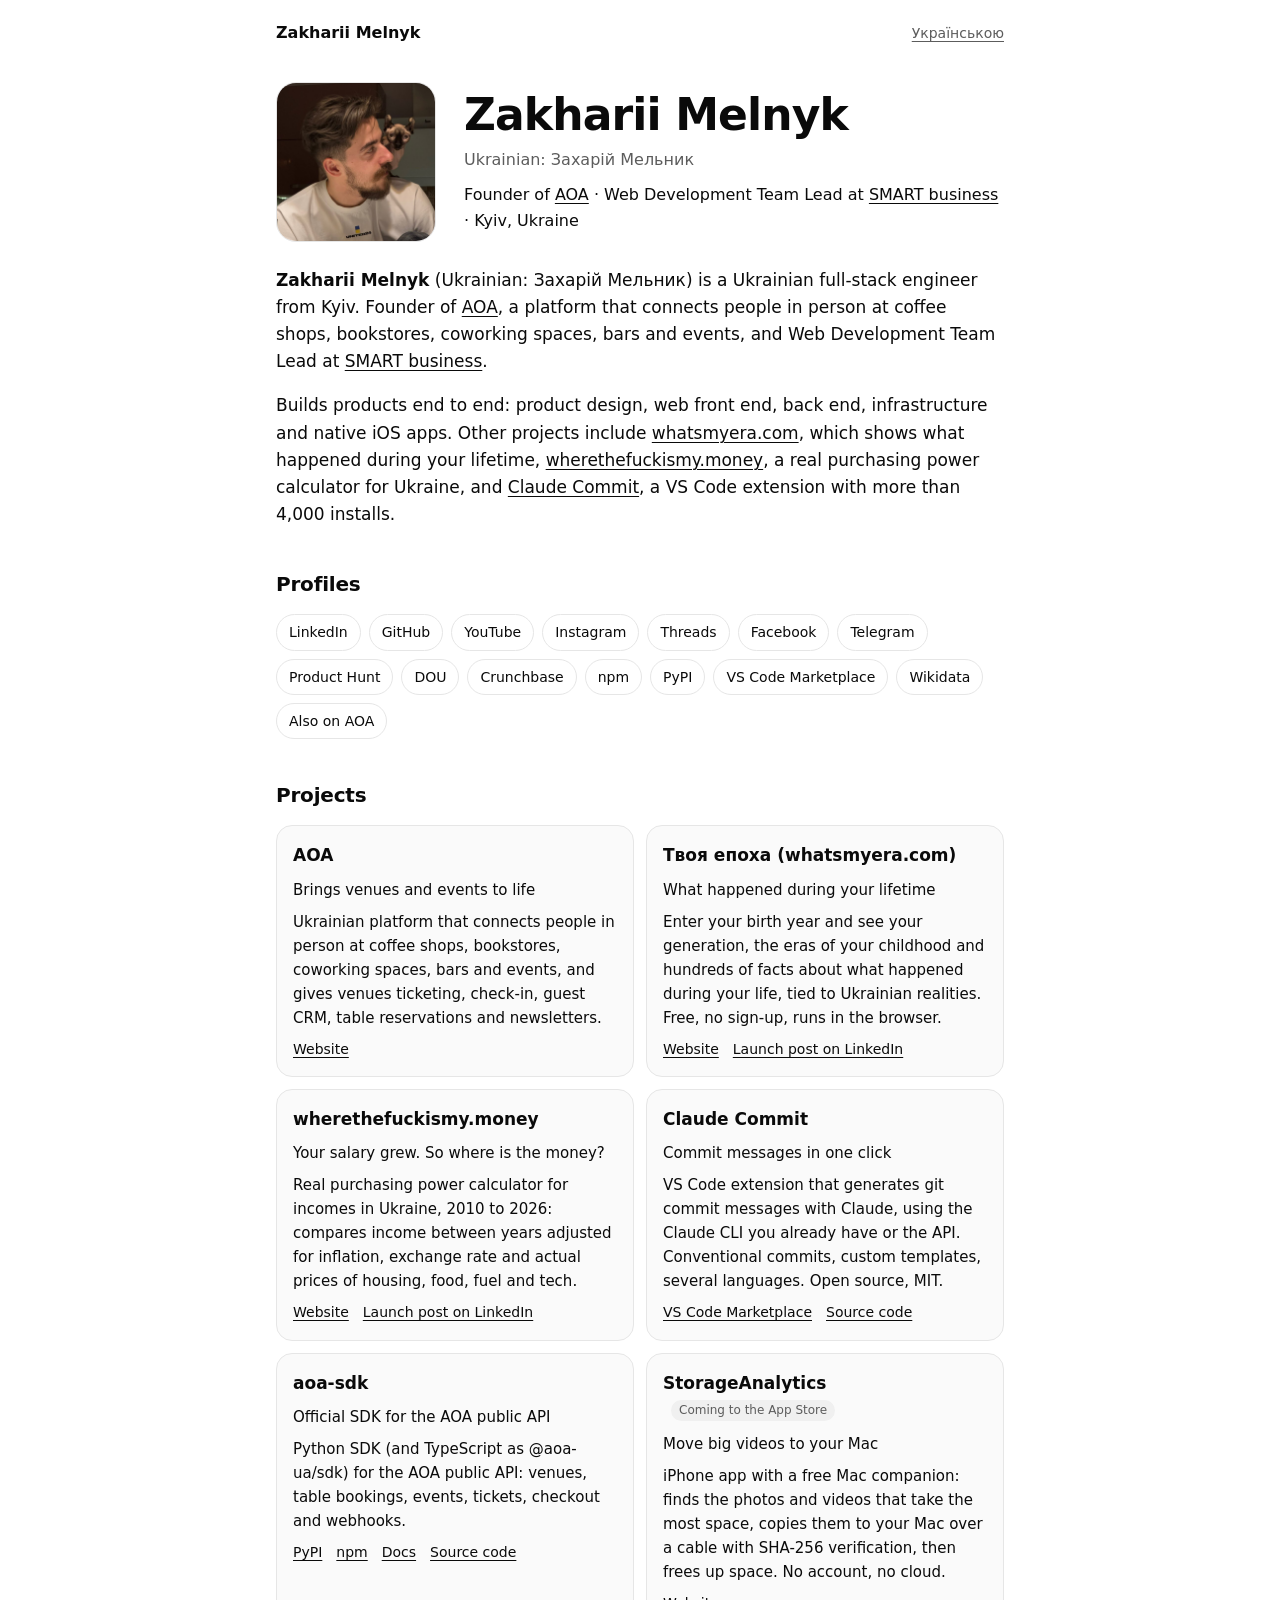
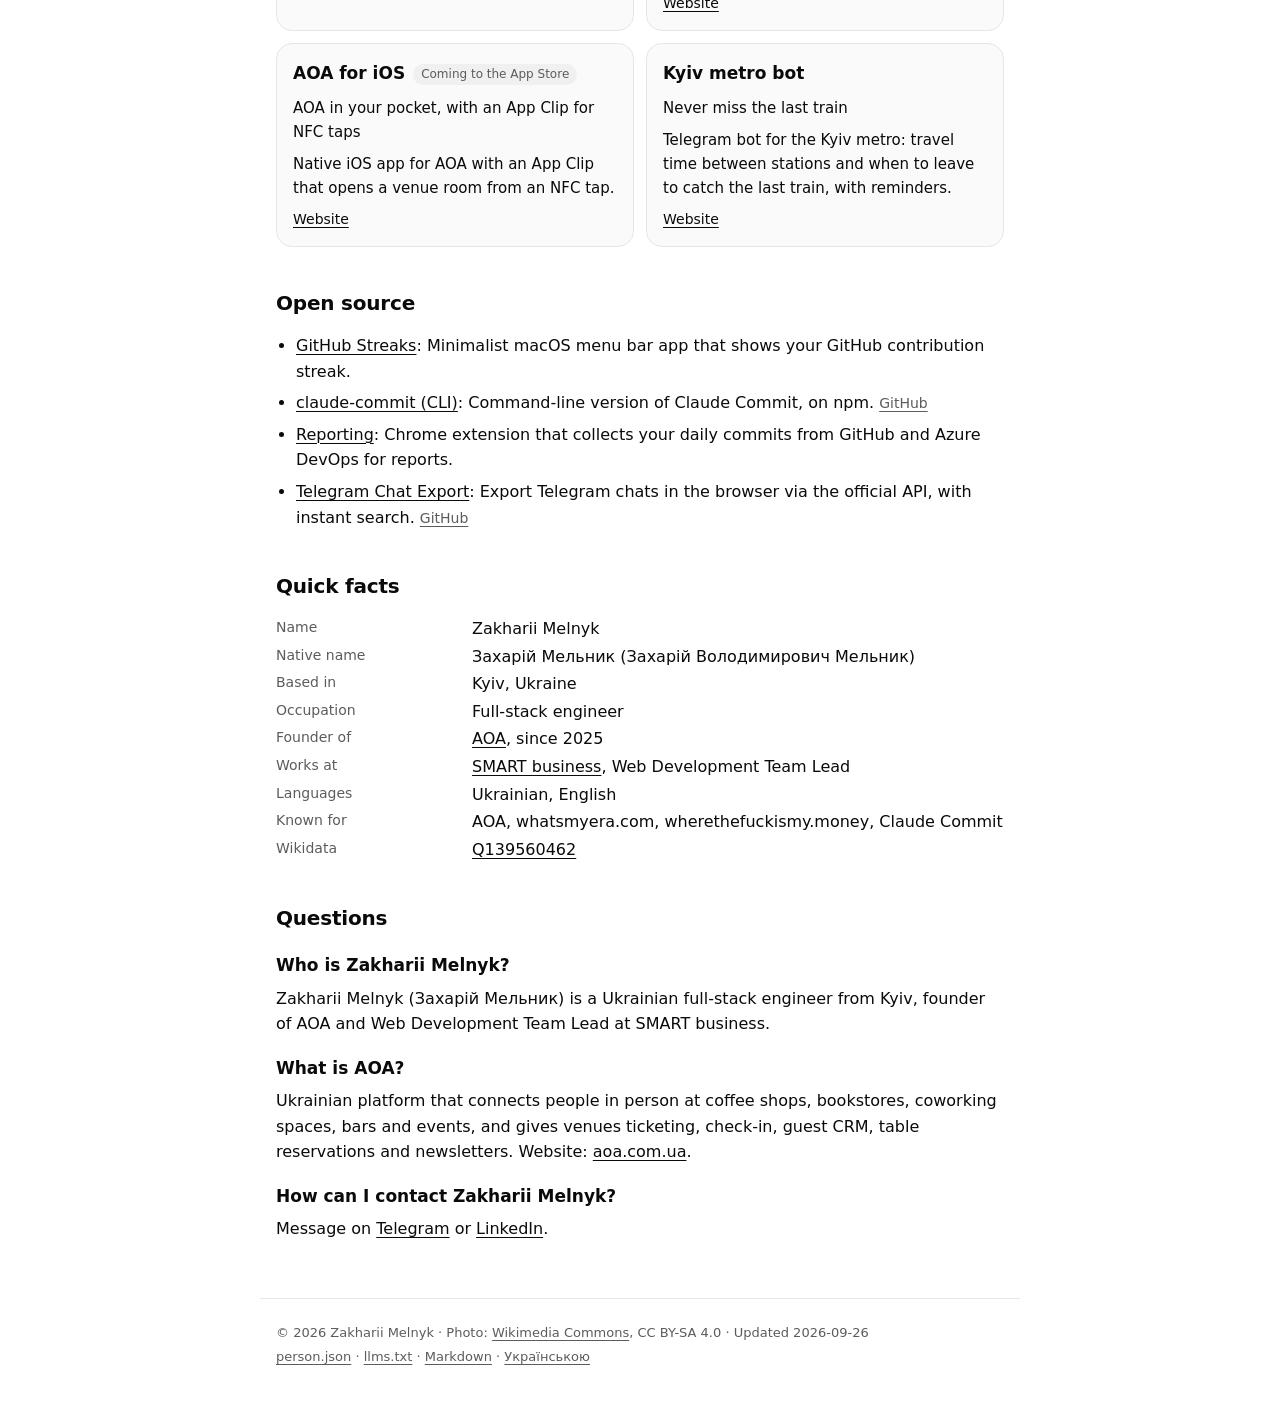
==== index.html @ 9a42396f "Головна сторінка Zakharii Melnyk: хаб особи з person.json, en і uk" ====
<!doctype html>
<html lang="en">
  <head>
    <meta charset="utf-8">
    <meta name="viewport" content="width=device-width, initial-scale=1">
    <title>Zakharii Melnyk (Захарій Мельник): founder of AOA</title>
    <meta name="description" content="Zakharii Melnyk is a Ukrainian full-stack engineer from Kyiv, founder of AOA and Web Development Team Lead at SMART business. Projects and profiles.">
    <meta name="author" content="Zakharii Melnyk">
    <link rel="canonical" href="https://uaoa.github.io/">
    <link rel="alternate" hreflang="en" href="https://uaoa.github.io/">
    <link rel="alternate" hreflang="uk" href="https://uaoa.github.io/uk/">
    <link rel="alternate" hreflang="x-default" href="https://uaoa.github.io/">
    <link rel="alternate" type="text/markdown" href="/index.md">
    <link rel="icon" href="/favicon.svg" type="image/svg+xml">
    <meta name="theme-color" content="#0a0a0a">
    <meta property="og:type" content="profile">
    <meta property="og:site_name" content="Zakharii Melnyk">
    <meta property="og:title" content="Zakharii Melnyk (Захарій Мельник): founder of AOA">
    <meta property="og:description" content="Zakharii Melnyk is a Ukrainian full-stack engineer from Kyiv, founder of AOA and Web Development Team Lead at SMART business. Projects and profiles.">
    <meta property="og:url" content="https://uaoa.github.io/">
    <meta property="og:image" content="https://uaoa.github.io/zakharii-melnyk.jpg">
    <meta property="og:image:width" content="640">
    <meta property="og:image:height" content="640">
    <meta property="og:image:alt" content="Zakharii Melnyk">
    <meta property="og:locale" content="en_US">
    <meta property="og:locale:alternate" content="uk_UA">
    <meta property="profile:first_name" content="Zakharii">
    <meta property="profile:last_name" content="Melnyk">
    <meta property="profile:username" content="undef.zakhar">
    <meta name="twitter:card" content="summary">
    <link rel="me" href="https://www.linkedin.com/in/undef-zakhar/">
    <link rel="me" href="https://github.com/uaoa">
    <link rel="me" href="https://www.youtube.com/@undefzakhar">
    <link rel="me" href="https://www.instagram.com/undef.zakhar/">
    <link rel="me" href="https://www.threads.com/@undef.zakhar">
    <link rel="me" href="https://www.facebook.com/undef.zakhar">
    <link rel="me" href="https://t.me/undefZakhar">
    <link rel="me" href="https://www.producthunt.com/@zakharii_melnyk">
    <link rel="me" href="https://dou.ua/users/zakhar-melnyk-1/">
    <link rel="me" href="https://www.crunchbase.com/person/zakharii-melnyk">
    <link rel="me" href="https://www.npmjs.com/~zakharii">
    <link rel="me" href="https://pypi.org/user/uaoa/">
    <link rel="me" href="https://marketplace.visualstudio.com/publishers/ZakhariiMelnyk">
    <link rel="me" href="https://www.wikidata.org/wiki/Q139560462">
    <link rel="stylesheet" href="/style.css">
    <script type="application/ld+json">
{
  "@context": "https://schema.org",
  "@graph": [
    {
      "@type": "WebSite",
      "@id": "https://uaoa.github.io/#website",
      "url": "https://uaoa.github.io/",
      "name": "Zakharii Melnyk",
      "alternateName": "Захарій Мельник",
      "inLanguage": [
        "en",
        "uk"
      ],
      "author": {
        "@id": "https://uaoa.github.io/#person"
      },
      "publisher": {
        "@id": "https://uaoa.github.io/#person"
      }
    },
    {
      "@type": "ProfilePage",
      "@id": "https://uaoa.github.io/#webpage",
      "url": "https://uaoa.github.io/",
      "name": "Zakharii Melnyk (Захарій Мельник): founder of AOA",
      "description": "Zakharii Melnyk is a Ukrainian full-stack engineer from Kyiv, founder of AOA and Web Development Team Lead at SMART business. Projects and profiles.",
      "inLanguage": "en",
      "isPartOf": {
        "@id": "https://uaoa.github.io/#website"
      },
      "mainEntity": {
        "@id": "https://uaoa.github.io/#person"
      },
      "about": {
        "@id": "https://uaoa.github.io/#person"
      },
      "primaryImageOfPage": {
        "@id": "https://uaoa.github.io/#photo"
      },
      "dateModified": "2026-09-26"
    },
    {
      "@type": "Person",
      "@id": "https://uaoa.github.io/#person",
      "name": "Zakharii Melnyk",
      "alternateName": [
        "Захарій Мельник",
        "Захарій Володимирович Мельник",
        "Zakhar Melnyk",
        "Zakhariy Melnyk",
        "undef.zakhar"
      ],
      "givenName": "Zakharii",
      "familyName": "Melnyk",
      "url": "https://uaoa.github.io/",
      "image": {
        "@type": "ImageObject",
        "@id": "https://uaoa.github.io/#photo",
        "url": "https://upload.wikimedia.org/wikipedia/commons/e/e8/Zakharii_Melnyk.jpg",
        "contentUrl": "https://upload.wikimedia.org/wikipedia/commons/e/e8/Zakharii_Melnyk.jpg",
        "width": 640,
        "height": 640,
        "caption": "Zakharii Melnyk (Захарій Мельник)",
        "license": "https://creativecommons.org/licenses/by-sa/4.0/",
        "acquireLicensePage": "https://commons.wikimedia.org/wiki/File:Zakharii_Melnyk.jpg",
        "creditText": "Zakharii Melnyk",
        "creator": {
          "@id": "https://uaoa.github.io/#person"
        },
        "copyrightNotice": "Zakharii Melnyk"
      },
      "jobTitle": [
        "Founder of AOA",
        "Web Development Team Lead"
      ],
      "description": "Ukrainian full-stack engineer from Kyiv. Founder of AOA, a platform that connects people in person at venues and events, and Web Development Team Lead at SMART business. Builds web products, iOS apps and developer tools.",
      "disambiguatingDescription": "Ukrainian full-stack engineer from Kyiv, founder of AOA (aoa.com.ua) and Web Development Team Lead at SMART business.",
      "worksFor": [
        {
          "@id": "https://aoa.com.ua/#organization"
        },
        {
          "@id": "https://uaoa.github.io/#smart-business"
        }
      ],
      "hasOccupation": {
        "@type": "Occupation",
        "name": "Full-stack engineer",
        "occupationLocation": {
          "@type": "City",
          "name": "Kyiv",
          "sameAs": "https://www.wikidata.org/wiki/Q1899"
        }
      },
      "homeLocation": {
        "@type": "Place",
        "name": "Kyiv, Ukraine",
        "sameAs": "https://www.wikidata.org/wiki/Q1899"
      },
      "nationality": {
        "@type": "Country",
        "name": "Ukraine",
        "sameAs": "https://www.wikidata.org/wiki/Q212"
      },
      "knowsLanguage": [
        "uk",
        "en"
      ],
      "knowsAbout": [
        "Full-stack web development",
        "TypeScript",
        "React",
        "Next.js",
        "Node.js",
        "PostgreSQL",
        "Swift",
        "iOS development",
        "Product design",
        "AI developer tools",
        "Search engine optimization"
      ],
      "sameAs": [
        "https://www.wikidata.org/wiki/Q139560462",
        "https://www.linkedin.com/in/undef-zakhar/",
        "https://github.com/uaoa",
        "https://www.youtube.com/@undefzakhar",
        "https://www.instagram.com/undef.zakhar/",
        "https://www.threads.com/@undef.zakhar",
        "https://www.facebook.com/undef.zakhar",
        "https://t.me/undefZakhar",
        "https://dou.ua/users/zakhar-melnyk-1/",
        "https://www.crunchbase.com/person/zakharii-melnyk",
        "https://www.producthunt.com/@zakharii_melnyk",
        "https://www.npmjs.com/~zakharii",
        "https://pypi.org/user/uaoa/",
        "https://marketplace.visualstudio.com/publishers/ZakhariiMelnyk",
        "https://aoa.com.ua/zakharii-melnyk"
      ]
    },
    {
      "@type": "Organization",
      "@id": "https://uaoa.github.io/#smart-business",
      "name": "SMART business",
      "url": "https://www.smart-it.com/",
      "sameAs": [
        "https://github.com/smartitcom"
      ]
    },
    {
      "@type": "Organization",
      "@id": "https://aoa.com.ua/#organization",
      "name": "AOA",
      "url": "https://aoa.com.ua/",
      "description": "Ukrainian platform that connects people in person at coffee shops, bookstores, coworking spaces, bars and events, and gives venues ticketing, check-in, guest CRM, table reservations and newsletters.",
      "founder": {
        "@id": "https://uaoa.github.io/#person"
      },
      "foundingDate": "2025",
      "sameAs": [
        "https://www.wikidata.org/wiki/Q139560460"
      ]
    },
    {
      "@type": "WebApplication",
      "name": "Твоя епоха (whatsmyera.com)",
      "url": "https://whatsmyera.com/",
      "description": "Enter your birth year and see your generation, the eras of your childhood and hundreds of facts about what happened during your life, tied to Ukrainian realities. Free, no sign-up, runs in the browser.",
      "creator": {
        "@id": "https://uaoa.github.io/#person"
      },
      "author": {
        "@id": "https://uaoa.github.io/#person"
      },
      "applicationCategory": "EntertainmentApplication",
      "subjectOf": {
        "@type": "SocialMediaPosting",
        "url": "https://www.linkedin.com/posts/undef-zakhar_%D1%82%D0%B2%D0%BE%D1%8F-%D0%B5%D0%BF%D0%BE%D1%85%D0%B0-%D1%81%D0%BA%D1%96%D0%BB%D1%8C%D0%BA%D0%B8-%D0%BF%D0%BE%D0%B4%D1%96%D0%B9-%D0%B2%D1%96%D0%B4%D0%B1%D1%83%D0%BB%D0%BE%D1%81%D1%8F-%D0%B7%D0%B0-%D1%82%D0%B2%D0%BE%D1%94-share-7484562253078298624-qA7-/",
        "author": {
          "@id": "https://uaoa.github.io/#person"
        }
      },
      "offers": {
        "@type": "Offer",
        "price": "0",
        "priceCurrency": "USD"
      }
    },
    {
      "@type": "WebApplication",
      "name": "wherethefuckismy.money",
      "url": "https://wherethefuckismy.money/",
      "description": "Real purchasing power calculator for incomes in Ukraine, 2010 to 2026: compares income between years adjusted for inflation, exchange rate and actual prices of housing, food, fuel and tech.",
      "creator": {
        "@id": "https://uaoa.github.io/#person"
      },
      "author": {
        "@id": "https://uaoa.github.io/#person"
      },
      "applicationCategory": "FinanceApplication",
      "subjectOf": {
        "@type": "SocialMediaPosting",
        "url": "https://www.linkedin.com/posts/undef-zakhar_where-the-fuck-is-my-money-share-7482124760949305344-H7Y6/",
        "author": {
          "@id": "https://uaoa.github.io/#person"
        }
      },
      "offers": {
        "@type": "Offer",
        "price": "0",
        "priceCurrency": "USD"
      }
    },
    {
      "@type": "SoftwareApplication",
      "name": "Claude Commit",
      "url": "https://marketplace.visualstudio.com/items?itemName=ZakhariiMelnyk.claude-git-commit",
      "description": "VS Code extension that generates git commit messages with Claude, using the Claude CLI you already have or the API. Conventional commits, custom templates, several languages. Open source, MIT.",
      "creator": {
        "@id": "https://uaoa.github.io/#person"
      },
      "author": {
        "@id": "https://uaoa.github.io/#person"
      },
      "applicationCategory": "DeveloperApplication",
      "operatingSystem": "Windows, macOS, Linux",
      "sameAs": [
        "https://github.com/uaoa/claude-commit-vscode"
      ],
      "license": "https://opensource.org/licenses/MIT",
      "offers": {
        "@type": "Offer",
        "price": "0",
        "priceCurrency": "USD"
      }
    },
    {
      "@type": "SoftwareSourceCode",
      "name": "aoa-sdk",
      "url": "https://pypi.org/project/aoa-sdk/",
      "description": "Python SDK (and TypeScript as @aoa-ua/sdk) for the AOA public API: venues, table bookings, events, tickets, checkout and webhooks.",
      "creator": {
        "@id": "https://uaoa.github.io/#person"
      },
      "codeRepository": "https://github.com/aoa-ua/aoa-agent-kit",
      "programmingLanguage": "Python",
      "publisher": {
        "@id": "https://aoa.com.ua/#organization"
      }
    },
    {
      "@type": "MobileApplication",
      "name": "StorageAnalytics",
      "url": "https://uaoa.github.io/storageanalytics/",
      "description": "iPhone app with a free Mac companion: finds the photos and videos that take the most space, copies them to your Mac over a cable with SHA-256 verification, then frees up space. No account, no cloud.",
      "creator": {
        "@id": "https://uaoa.github.io/#person"
      },
      "author": {
        "@id": "https://uaoa.github.io/#person"
      },
      "applicationCategory": "UtilitiesApplication",
      "operatingSystem": "iOS, macOS",
      "offers": {
        "@type": "Offer",
        "price": "0",
        "priceCurrency": "USD"
      }
    },
    {
      "@type": "MobileApplication",
      "name": "AOA for iOS",
      "url": "https://aoa.com.ua/",
      "description": "Native iOS app for AOA with an App Clip that opens a venue room from an NFC tap.",
      "creator": {
        "@id": "https://uaoa.github.io/#person"
      },
      "author": {
        "@id": "https://uaoa.github.io/#person"
      },
      "applicationCategory": "SocialNetworkingApplication",
      "operatingSystem": "iOS",
      "offers": {
        "@type": "Offer",
        "price": "0",
        "priceCurrency": "USD"
      }
    },
    {
      "@type": "SoftwareApplication",
      "name": "Kyiv metro bot",
      "url": "https://t.me/aoa_web_bot",
      "description": "Telegram bot for the Kyiv metro: travel time between stations and when to leave to catch the last train, with reminders.",
      "creator": {
        "@id": "https://uaoa.github.io/#person"
      },
      "author": {
        "@id": "https://uaoa.github.io/#person"
      },
      "applicationCategory": "TravelApplication",
      "operatingSystem": "Telegram",
      "offers": {
        "@type": "Offer",
        "price": "0",
        "priceCurrency": "USD"
      }
    }
  ]
}
    </script>
  </head>
  <body>
    <header class="top">
      <a class="home" href="/">Zakharii Melnyk</a>
      <a class="lang" href="/uk/" hreflang="uk" lang="uk">Українською</a>
    </header>
    <main>
      <section class="hero">
        <img src="/zakharii-melnyk.jpg" width="160" height="160" alt="Zakharii Melnyk (Захарій Мельник)">
        <div>
          <h1>Zakharii Melnyk</h1>
          <p class="native">Ukrainian: Захарій Мельник</p>
          <p class="role">Founder of <a href="https://aoa.com.ua/">AOA</a> · Web Development Team Lead at <a href="https://www.smart-it.com/">SMART business</a> · Kyiv, Ukraine</p>
        </div>
      </section>

      <section class="bio">
        <p><strong>Zakharii Melnyk</strong> (Ukrainian: Захарій Мельник) is a Ukrainian full-stack engineer from Kyiv. Founder of <a href="https://aoa.com.ua/">AOA</a>, a platform that connects people in person at coffee shops, bookstores, coworking spaces, bars and events, and Web Development Team Lead at <a href="https://www.smart-it.com/">SMART business</a>.</p>
        <p>Builds products end to end: product design, web front end, back end, infrastructure and native iOS apps. Other projects include <a href="https://whatsmyera.com/">whatsmyera.com</a>, which shows what happened during your lifetime, <a href="https://wherethefuckismy.money/">wherethefuckismy.money</a>, a real purchasing power calculator for Ukraine, and <a href="https://marketplace.visualstudio.com/items?itemName=ZakhariiMelnyk.claude-git-commit">Claude Commit</a>, a VS Code extension with more than 4,000 installs.</p>
      </section>

      <section aria-labelledby="profiles">
        <h2 id="profiles">Profiles</h2>
        <ul class="chips">
          <li><a rel="me" href="https://www.linkedin.com/in/undef-zakhar/">LinkedIn</a></li>
          <li><a rel="me" href="https://github.com/uaoa">GitHub</a></li>
          <li><a rel="me" href="https://www.youtube.com/@undefzakhar">YouTube</a></li>
          <li><a rel="me" href="https://www.instagram.com/undef.zakhar/">Instagram</a></li>
          <li><a rel="me" href="https://www.threads.com/@undef.zakhar">Threads</a></li>
          <li><a rel="me" href="https://www.facebook.com/undef.zakhar">Facebook</a></li>
          <li><a rel="me" href="https://t.me/undefZakhar">Telegram</a></li>
          <li><a rel="me" href="https://www.producthunt.com/@zakharii_melnyk">Product Hunt</a></li>
          <li><a rel="me" href="https://dou.ua/users/zakhar-melnyk-1/">DOU</a></li>
          <li><a rel="me" href="https://www.crunchbase.com/person/zakharii-melnyk">Crunchbase</a></li>
          <li><a rel="me" href="https://www.npmjs.com/~zakharii">npm</a></li>
          <li><a rel="me" href="https://pypi.org/user/uaoa/">PyPI</a></li>
          <li><a rel="me" href="https://marketplace.visualstudio.com/publishers/ZakhariiMelnyk">VS Code Marketplace</a></li>
          <li><a rel="me" href="https://www.wikidata.org/wiki/Q139560462">Wikidata</a></li>
          <li><a href="https://aoa.com.ua/zakharii-melnyk">Also on AOA</a></li>
        </ul>
      </section>

      <section aria-labelledby="projects">
        <h2 id="projects">Projects</h2>
        <div class="grid">
        <article class="card">
          <h3><a href="https://aoa.com.ua/">AOA</a></h3>
          <p class="tagline">Brings venues and events to life</p>
          <p>Ukrainian platform that connects people in person at coffee shops, bookstores, coworking spaces, bars and events, and gives venues ticketing, check-in, guest CRM, table reservations and newsletters.</p>
          <p class="links"><a href="https://aoa.com.ua/">Website</a></p>
        </article>
        <article class="card">
          <h3><a href="https://whatsmyera.com/">Твоя епоха (whatsmyera.com)</a></h3>
          <p class="tagline">What happened during your lifetime</p>
          <p>Enter your birth year and see your generation, the eras of your childhood and hundreds of facts about what happened during your life, tied to Ukrainian realities. Free, no sign-up, runs in the browser.</p>
          <p class="links"><a href="https://whatsmyera.com/">Website</a><a href="https://www.linkedin.com/posts/undef-zakhar_%D1%82%D0%B2%D0%BE%D1%8F-%D0%B5%D0%BF%D0%BE%D1%85%D0%B0-%D1%81%D0%BA%D1%96%D0%BB%D1%8C%D0%BA%D0%B8-%D0%BF%D0%BE%D0%B4%D1%96%D0%B9-%D0%B2%D1%96%D0%B4%D0%B1%D1%83%D0%BB%D0%BE%D1%81%D1%8F-%D0%B7%D0%B0-%D1%82%D0%B2%D0%BE%D1%94-share-7484562253078298624-qA7-/">Launch post on LinkedIn</a></p>
        </article>
        <article class="card">
          <h3><a href="https://wherethefuckismy.money/">wherethefuckismy.money</a></h3>
          <p class="tagline">Your salary grew. So where is the money?</p>
          <p>Real purchasing power calculator for incomes in Ukraine, 2010 to 2026: compares income between years adjusted for inflation, exchange rate and actual prices of housing, food, fuel and tech.</p>
          <p class="links"><a href="https://wherethefuckismy.money/">Website</a><a href="https://www.linkedin.com/posts/undef-zakhar_where-the-fuck-is-my-money-share-7482124760949305344-H7Y6/">Launch post on LinkedIn</a></p>
        </article>
        <article class="card">
          <h3><a href="https://marketplace.visualstudio.com/items?itemName=ZakhariiMelnyk.claude-git-commit">Claude Commit</a></h3>
          <p class="tagline">Commit messages in one click</p>
          <p>VS Code extension that generates git commit messages with Claude, using the Claude CLI you already have or the API. Conventional commits, custom templates, several languages. Open source, MIT.</p>
          <p class="links"><a href="https://marketplace.visualstudio.com/items?itemName=ZakhariiMelnyk.claude-git-commit">VS Code Marketplace</a><a href="https://github.com/uaoa/claude-commit-vscode">Source code</a></p>
        </article>
        <article class="card">
          <h3><a href="https://pypi.org/project/aoa-sdk/">aoa-sdk</a></h3>
          <p class="tagline">Official SDK for the AOA public API</p>
          <p>Python SDK (and TypeScript as @aoa-ua/sdk) for the AOA public API: venues, table bookings, events, tickets, checkout and webhooks.</p>
          <p class="links"><a href="https://pypi.org/project/aoa-sdk/">PyPI</a><a href="https://www.npmjs.com/package/@aoa-ua/sdk">npm</a><a href="https://aoa.com.ua/docs">Docs</a><a href="https://github.com/aoa-ua/aoa-agent-kit">Source code</a></p>
        </article>
        <article class="card">
          <h3><a href="https://uaoa.github.io/storageanalytics/">StorageAnalytics</a><span class="badge">Coming to the App Store</span></h3>
          <p class="tagline">Move big videos to your Mac</p>
          <p>iPhone app with a free Mac companion: finds the photos and videos that take the most space, copies them to your Mac over a cable with SHA-256 verification, then frees up space. No account, no cloud.</p>
          <p class="links"><a href="https://uaoa.github.io/storageanalytics/">Website</a></p>
        </article>
        <article class="card">
          <h3><a href="https://aoa.com.ua/">AOA for iOS</a><span class="badge">Coming to the App Store</span></h3>
          <p class="tagline">AOA in your pocket, with an App Clip for NFC taps</p>
          <p>Native iOS app for AOA with an App Clip that opens a venue room from an NFC tap.</p>
          <p class="links"><a href="https://aoa.com.ua/">Website</a></p>
        </article>
        <article class="card">
          <h3><a href="https://t.me/aoa_web_bot">Kyiv metro bot</a></h3>
          <p class="tagline">Never miss the last train</p>
          <p>Telegram bot for the Kyiv metro: travel time between stations and when to leave to catch the last train, with reminders.</p>
          <p class="links"><a href="https://t.me/aoa_web_bot">Website</a></p>
        </article>
        </div>
      </section>

      <section aria-labelledby="oss">
        <h2 id="oss">Open source</h2>
        <ul class="list">
          <li><a href="https://github.com/uaoa/github-streaks">GitHub Streaks</a>: Minimalist macOS menu bar app that shows your GitHub contribution streak.</li>
          <li><a href="https://www.npmjs.com/package/claude-commit">claude-commit (CLI)</a>: Command-line version of Claude Commit, on npm. <a class="muted" href="https://github.com/uaoa/claude-commit">GitHub</a></li>
          <li><a href="https://github.com/uaoa/reporting">Reporting</a>: Chrome extension that collects your daily commits from GitHub and Azure DevOps for reports.</li>
          <li><a href="https://uaoa.github.io/telegram-export/">Telegram Chat Export</a>: Export Telegram chats in the browser via the official API, with instant search. <a class="muted" href="https://github.com/uaoa/telegram-export">GitHub</a></li>
        </ul>
      </section>

      <section aria-labelledby="facts">
        <h2 id="facts">Quick facts</h2>
        <dl class="facts">
          <dt>Name</dt><dd>Zakharii Melnyk</dd>
          <dt>Native name</dt><dd>Захарій Мельник (Захарій Володимирович Мельник)</dd>
          <dt>Based in</dt><dd>Kyiv, Ukraine</dd>
          <dt>Occupation</dt><dd>Full-stack engineer</dd>
          <dt>Founder of</dt><dd><a href="https://aoa.com.ua/">AOA</a>, since 2025</dd>
          <dt>Works at</dt><dd><a href="https://www.smart-it.com/">SMART business</a>, Web Development Team Lead</dd>
          <dt>Languages</dt><dd>Ukrainian, English</dd>
          <dt>Known for</dt><dd>AOA, whatsmyera.com, wherethefuckismy.money, Claude Commit</dd>
          <dt>Wikidata</dt><dd><a href="https://www.wikidata.org/wiki/Q139560462">Q139560462</a></dd>
        </dl>
      </section>

      <section aria-labelledby="faq" class="faq">
        <h2 id="faq">Questions</h2>
          <h3>Who is Zakharii Melnyk?</h3>
          <p>Zakharii Melnyk (Захарій Мельник) is a Ukrainian full-stack engineer from Kyiv, founder of AOA and Web Development Team Lead at SMART business.</p>
          <h3>What is AOA?</h3>
          <p>Ukrainian platform that connects people in person at coffee shops, bookstores, coworking spaces, bars and events, and gives venues ticketing, check-in, guest CRM, table reservations and newsletters. Website: <a href="https://aoa.com.ua/">aoa.com.ua</a>.</p>
          <h3>How can I contact Zakharii Melnyk?</h3>
          <p>Message on <a href="https://t.me/undefZakhar">Telegram</a> or <a href="https://www.linkedin.com/in/undef-zakhar/">LinkedIn</a>.</p>
      </section>
    </main>
    <footer>
      <p>© 2026 Zakharii Melnyk · Photo: <a href="https://commons.wikimedia.org/wiki/File:Zakharii_Melnyk.jpg">Wikimedia Commons</a>, CC BY-SA 4.0 · Updated 2026-09-26</p>
      <p><a href="/person.json">person.json</a> · <a href="/llms.txt">llms.txt</a> · <a href="/index.md">Markdown</a> · <a href="/uk/" hreflang="uk">Українською</a></p>
    </footer>
  </body>
</html>
---- style.css ----
:root {
  --bg: #ffffff;
  --fg: #0a0a0a;
  --muted: #5c5c5c;
  --line: #e6e6e6;
  --card: #fafafa;
  --link: #0a0a0a;
  --badge-bg: #f0f0f0;
  color-scheme: light dark;
}
@media (prefers-color-scheme: dark) {
  :root {
    --bg: #0a0a0a;
    --fg: #f2f2f2;
    --muted: #a3a3a3;
    --line: #262626;
    --card: #121212;
    --link: #f2f2f2;
    --badge-bg: #1f1f1f;
  }
}
* { box-sizing: border-box; }
html { -webkit-text-size-adjust: 100%; }
body {
  margin: 0;
  background: var(--bg);
  color: var(--fg);
  font: 16px/1.6 system-ui, -apple-system, "Segoe UI", Roboto, "Helvetica Neue", Arial, sans-serif;
}
a { color: var(--link); text-underline-offset: 3px; text-decoration-thickness: 1px; }
a:hover { text-decoration-thickness: 2px; }
.top, main, footer { max-width: 760px; margin: 0 auto; padding: 0 16px; }
.top { display: flex; justify-content: space-between; align-items: center; padding-top: 20px; padding-bottom: 20px; }
.top .home { font-weight: 600; text-decoration: none; }
.top .lang { color: var(--muted); font-size: 14px; }
.hero { display: flex; flex-direction: column; gap: 20px; padding: 16px 0 8px; }
.hero img { width: 120px; height: 120px; border-radius: 20px; object-fit: cover; border: 1px solid var(--line); }
h1 { font-size: 36px; line-height: 1.15; margin: 0; letter-spacing: -0.02em; }
.native { margin: 6px 0 0; color: var(--muted); }
.role { margin: 10px 0 0; font-weight: 500; }
.bio p { font-size: 17px; }
h2 { font-size: 20px; margin: 40px 0 14px; letter-spacing: -0.01em; }
h3 { font-size: 17px; margin: 0; }
.chips { list-style: none; padding: 0; margin: 0; display: flex; flex-wrap: wrap; gap: 8px; }
.chips a { display: inline-block; padding: 6px 12px; border: 1px solid var(--line); border-radius: 999px; text-decoration: none; font-size: 14px; }
.chips a:hover { border-color: var(--fg); }
.grid { display: grid; gap: 12px; }
.card { border: 1px solid var(--line); background: var(--card); border-radius: 16px; padding: 16px; }
.card h3 a { text-decoration: none; }
.card p { margin: 8px 0 0; font-size: 15px; }
.card .tagline { font-weight: 500; }
.card .links { display: flex; flex-wrap: wrap; gap: 14px; font-size: 14px; }
.badge { display: inline-block; margin-left: 8px; padding: 1px 8px; border-radius: 999px; background: var(--badge-bg); color: var(--muted); font-size: 12px; font-weight: 500; vertical-align: middle; }
.list { padding-left: 20px; margin: 0; }
.list li { margin: 6px 0; }
.muted { color: var(--muted); font-size: 14px; }
.facts { display: grid; grid-template-columns: 1fr; gap: 2px 16px; margin: 0; }
.facts dt { color: var(--muted); font-size: 14px; margin-top: 8px; }
.facts dd { margin: 0; }
.faq h3 { margin-top: 18px; }
.faq p { margin: 6px 0 0; }
footer { margin-top: 56px; padding-top: 20px; padding-bottom: 40px; border-top: 1px solid var(--line); color: var(--muted); font-size: 13px; }
footer a { color: var(--muted); }
footer p { margin: 4px 0; }
@media (min-width: 640px) {
  .hero { flex-direction: row; align-items: center; gap: 28px; }
  .hero img { width: 160px; height: 160px; }
  h1 { font-size: 44px; }
  .grid { grid-template-columns: 1fr 1fr; }
  .facts { grid-template-columns: 180px 1fr; }
  .facts dt { margin-top: 0; }
}
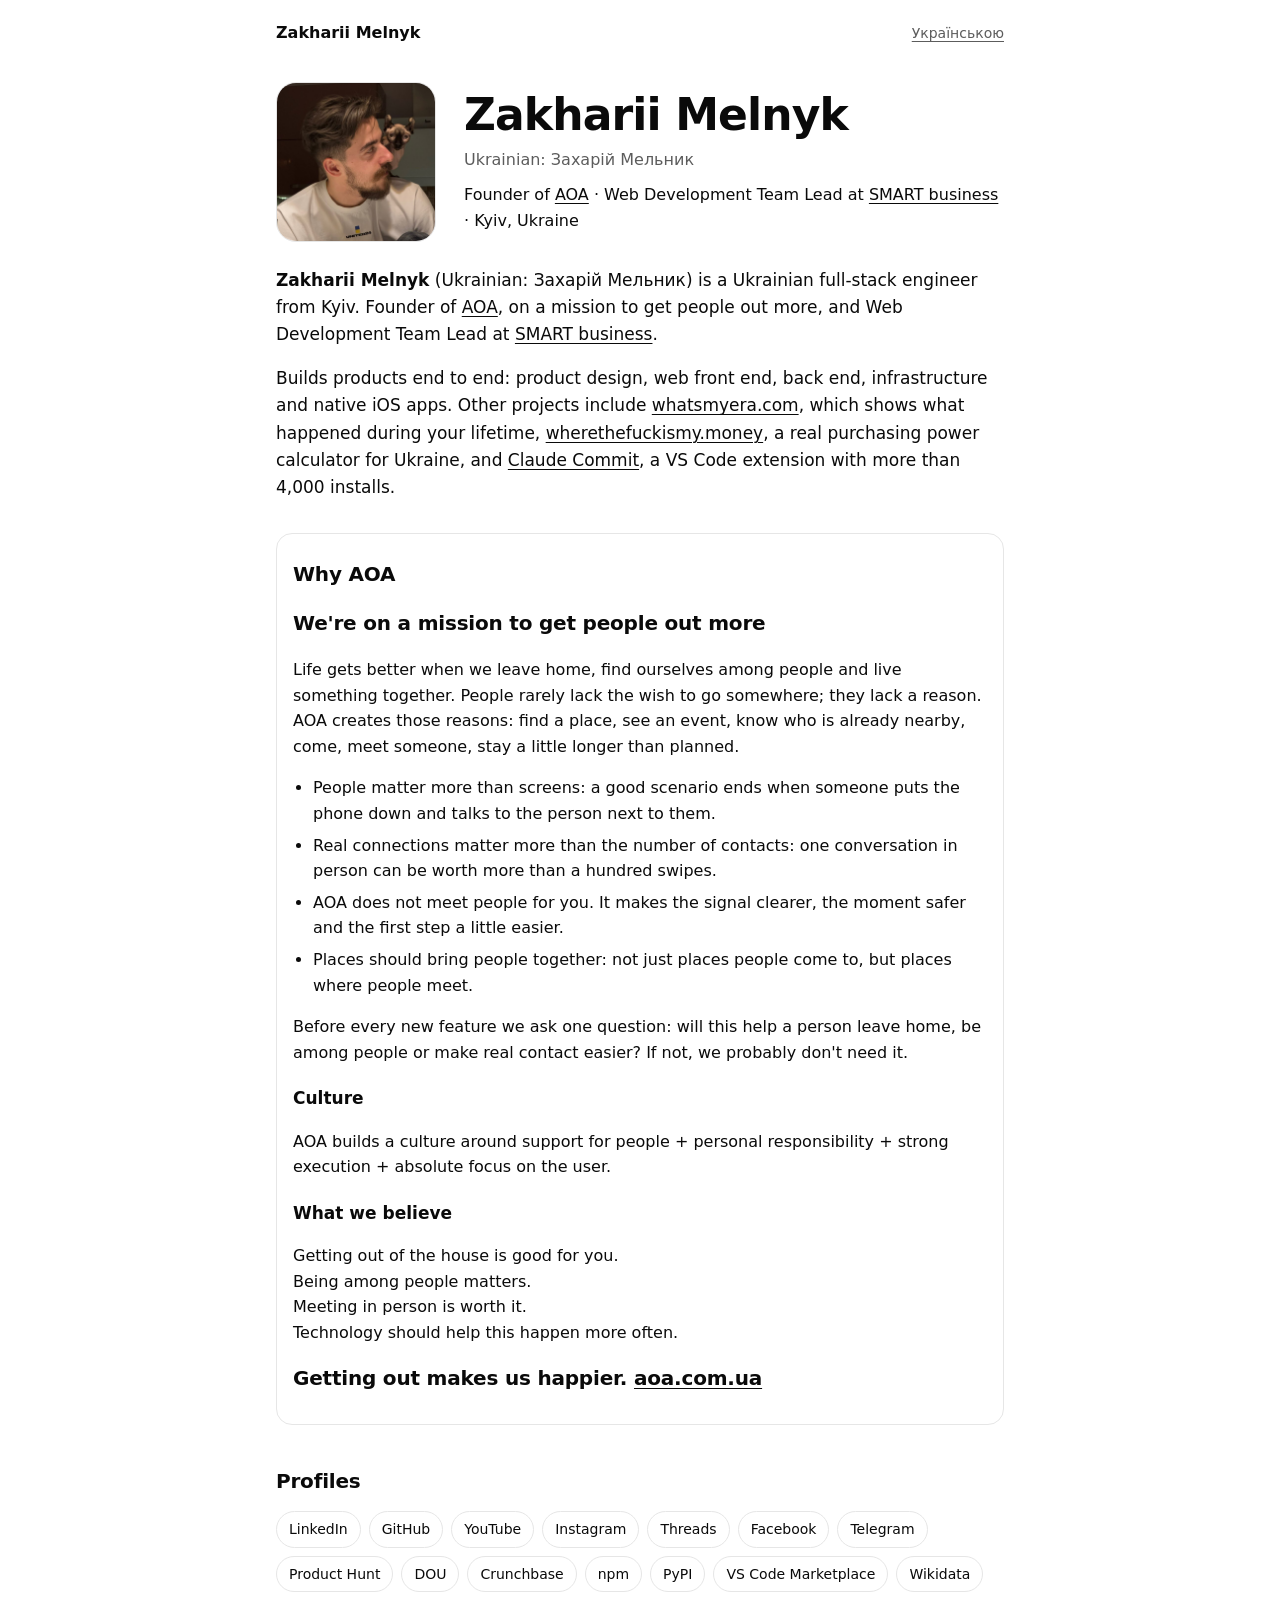
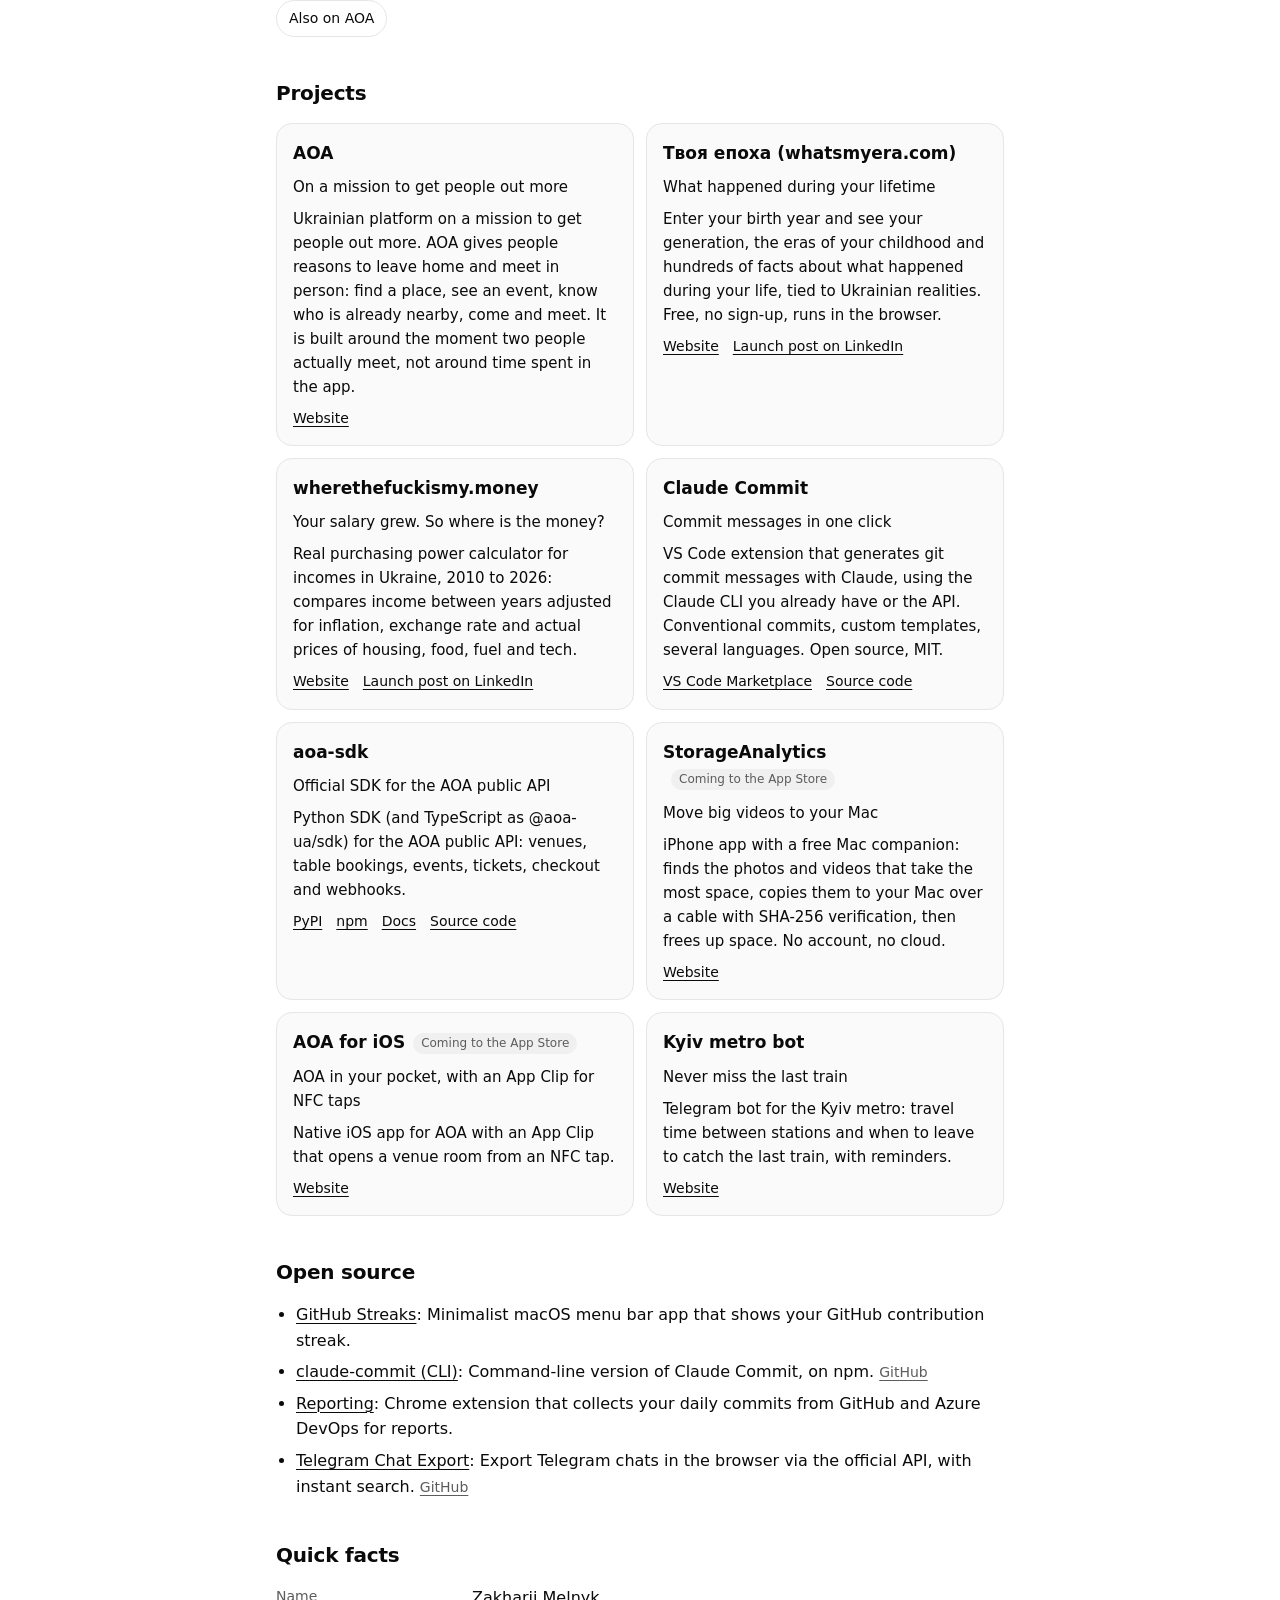
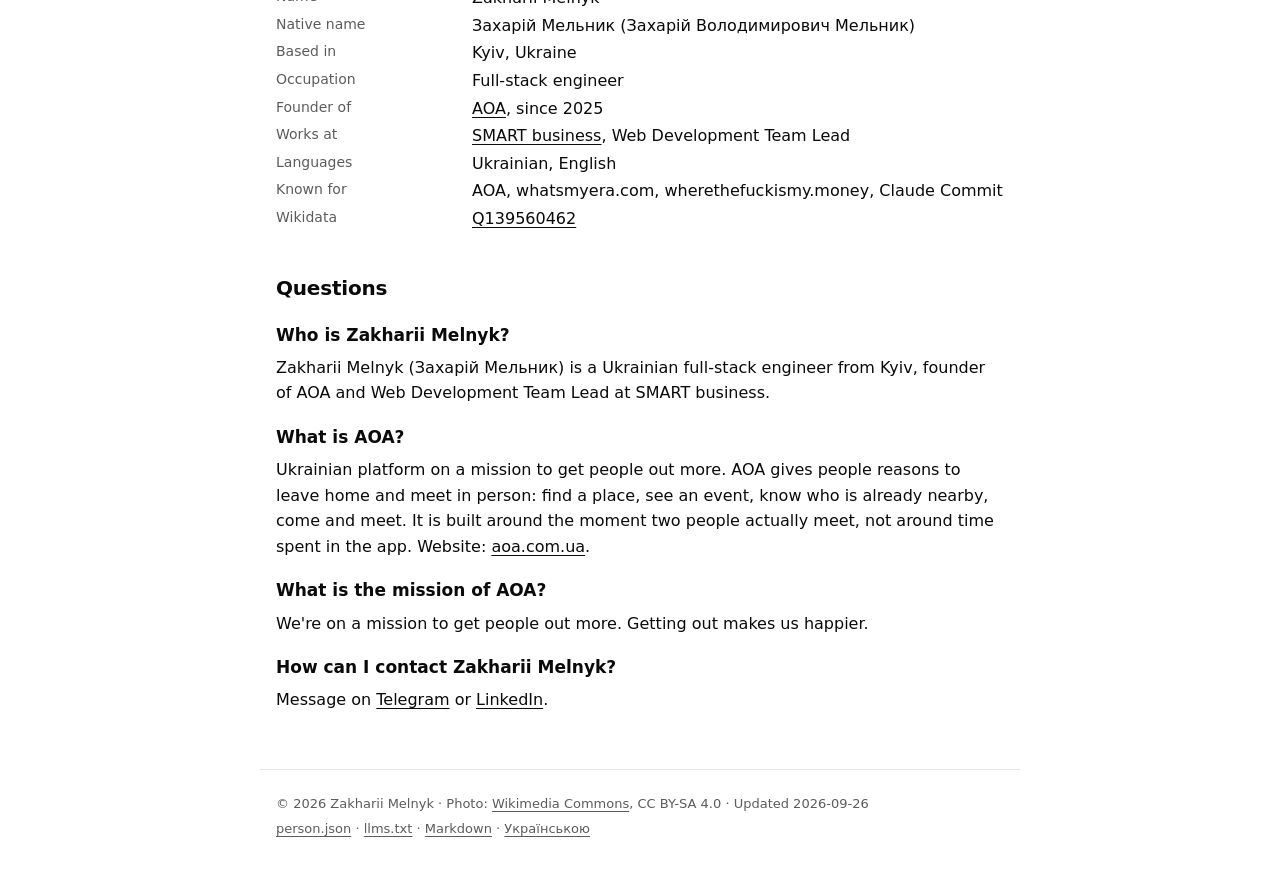
==== commit 089f3a87: "Місія AOA від першої особи: навіщо AOA, культура, у що ми віримо" ====
--- a/index.html
+++ b/index.html
@@ -119,7 +119,7 @@
         "Founder of AOA",
         "Web Development Team Lead"
       ],
-      "description": "Ukrainian full-stack engineer from Kyiv. Founder of AOA, a platform that connects people in person at venues and events, and Web Development Team Lead at SMART business. Builds web products, iOS apps and developer tools.",
+      "description": "Ukrainian full-stack engineer from Kyiv. Founder of AOA, on a mission to get people out more, and Web Development Team Lead at SMART business. Builds web products, iOS apps and developer tools.",
       "disambiguatingDescription": "Ukrainian full-stack engineer from Kyiv, founder of AOA (aoa.com.ua) and Web Development Team Lead at SMART business.",
       "worksFor": [
         {
@@ -197,11 +197,12 @@
       "@id": "https://aoa.com.ua/#organization",
       "name": "AOA",
       "url": "https://aoa.com.ua/",
-      "description": "Ukrainian platform that connects people in person at coffee shops, bookstores, coworking spaces, bars and events, and gives venues ticketing, check-in, guest CRM, table reservations and newsletters.",
+      "description": "Ukrainian platform on a mission to get people out more. AOA gives people reasons to leave home and meet in person: find a place, see an event, know who is already nearby, come and meet. It is built around the moment two people actually meet, not around time spent in the app.",
       "founder": {
         "@id": "https://uaoa.github.io/#person"
       },
       "foundingDate": "2025",
+      "slogan": "We're on a mission to get people out more",
       "sameAs": [
         "https://www.wikidata.org/wiki/Q139560460"
       ]
@@ -370,8 +371,26 @@
       </section>
 
       <section class="bio">
-        <p><strong>Zakharii Melnyk</strong> (Ukrainian: Захарій Мельник) is a Ukrainian full-stack engineer from Kyiv. Founder of <a href="https://aoa.com.ua/">AOA</a>, a platform that connects people in person at coffee shops, bookstores, coworking spaces, bars and events, and Web Development Team Lead at <a href="https://www.smart-it.com/">SMART business</a>.</p>
+        <p><strong>Zakharii Melnyk</strong> (Ukrainian: Захарій Мельник) is a Ukrainian full-stack engineer from Kyiv. Founder of <a href="https://aoa.com.ua/">AOA</a>, on a mission to get people out more, and Web Development Team Lead at <a href="https://www.smart-it.com/">SMART business</a>.</p>
         <p>Builds products end to end: product design, web front end, back end, infrastructure and native iOS apps. Other projects include <a href="https://whatsmyera.com/">whatsmyera.com</a>, which shows what happened during your lifetime, <a href="https://wherethefuckismy.money/">wherethefuckismy.money</a>, a real purchasing power calculator for Ukraine, and <a href="https://marketplace.visualstudio.com/items?itemName=ZakhariiMelnyk.claude-git-commit">Claude Commit</a>, a VS Code extension with more than 4,000 installs.</p>
+      </section>
+
+      <section aria-labelledby="aoa" class="mission">
+        <h2 id="aoa">Why AOA</h2>
+        <p class="mission-lead">We&#39;re on a mission to get people out more</p>
+        <p>Life gets better when we leave home, find ourselves among people and live something together. People rarely lack the wish to go somewhere; they lack a reason. AOA creates those reasons: find a place, see an event, know who is already nearby, come, meet someone, stay a little longer than planned.</p>
+        <ul class="list">
+          <li>People matter more than screens: a good scenario ends when someone puts the phone down and talks to the person next to them.</li>
+          <li>Real connections matter more than the number of contacts: one conversation in person can be worth more than a hundred swipes.</li>
+          <li>AOA does not meet people for you. It makes the signal clearer, the moment safer and the first step a little easier.</li>
+          <li>Places should bring people together: not just places people come to, but places where people meet.</li>
+        </ul>
+        <p>Before every new feature we ask one question: will this help a person leave home, be among people or make real contact easier? If not, we probably don&#39;t need it.</p>
+        <h3>Culture</h3>
+        <p>AOA builds a culture around support for people + personal responsibility + strong execution + absolute focus on the user.</p>
+        <h3>What we believe</h3>
+        <p class="beliefs">Getting out of the house is good for you.<br>Being among people matters.<br>Meeting in person is worth it.<br>Technology should help this happen more often.</p>
+        <p class="mission-lead">Getting out makes us happier. <a href="https://aoa.com.ua/">aoa.com.ua</a></p>
       </section>
 
       <section aria-labelledby="profiles">
@@ -400,8 +419,8 @@
         <div class="grid">
         <article class="card">
           <h3><a href="https://aoa.com.ua/">AOA</a></h3>
-          <p class="tagline">Brings venues and events to life</p>
-          <p>Ukrainian platform that connects people in person at coffee shops, bookstores, coworking spaces, bars and events, and gives venues ticketing, check-in, guest CRM, table reservations and newsletters.</p>
+          <p class="tagline">On a mission to get people out more</p>
+          <p>Ukrainian platform on a mission to get people out more. AOA gives people reasons to leave home and meet in person: find a place, see an event, know who is already nearby, come and meet. It is built around the moment two people actually meet, not around time spent in the app.</p>
           <p class="links"><a href="https://aoa.com.ua/">Website</a></p>
         </article>
         <article class="card">
@@ -479,7 +498,9 @@
           <h3>Who is Zakharii Melnyk?</h3>
           <p>Zakharii Melnyk (Захарій Мельник) is a Ukrainian full-stack engineer from Kyiv, founder of AOA and Web Development Team Lead at SMART business.</p>
           <h3>What is AOA?</h3>
-          <p>Ukrainian platform that connects people in person at coffee shops, bookstores, coworking spaces, bars and events, and gives venues ticketing, check-in, guest CRM, table reservations and newsletters. Website: <a href="https://aoa.com.ua/">aoa.com.ua</a>.</p>
+          <p>Ukrainian platform on a mission to get people out more. AOA gives people reasons to leave home and meet in person: find a place, see an event, know who is already nearby, come and meet. It is built around the moment two people actually meet, not around time spent in the app. Website: <a href="https://aoa.com.ua/">aoa.com.ua</a>.</p>
+          <h3>What is the mission of AOA?</h3>
+          <p>We're on a mission to get people out more. Getting out makes us happier.</p>
           <h3>How can I contact Zakharii Melnyk?</h3>
           <p>Message on <a href="https://t.me/undefZakhar">Telegram</a> or <a href="https://www.linkedin.com/in/undef-zakhar/">LinkedIn</a>.</p>
       </section>
--- a/style.css
+++ b/style.css
@@ -70,3 +70,8 @@
   .facts { grid-template-columns: 180px 1fr; }
   .facts dt { margin-top: 0; }
 }
+.mission { border: 1px solid var(--line); border-radius: 16px; padding: 4px 16px 12px; margin-top: 32px; }
+.mission h2 { margin-top: 20px; }
+.mission h3 { margin-top: 20px; }
+.mission-lead { font-size: 20px; font-weight: 600; line-height: 1.35; letter-spacing: -0.01em; }
+.beliefs { font-weight: 500; }
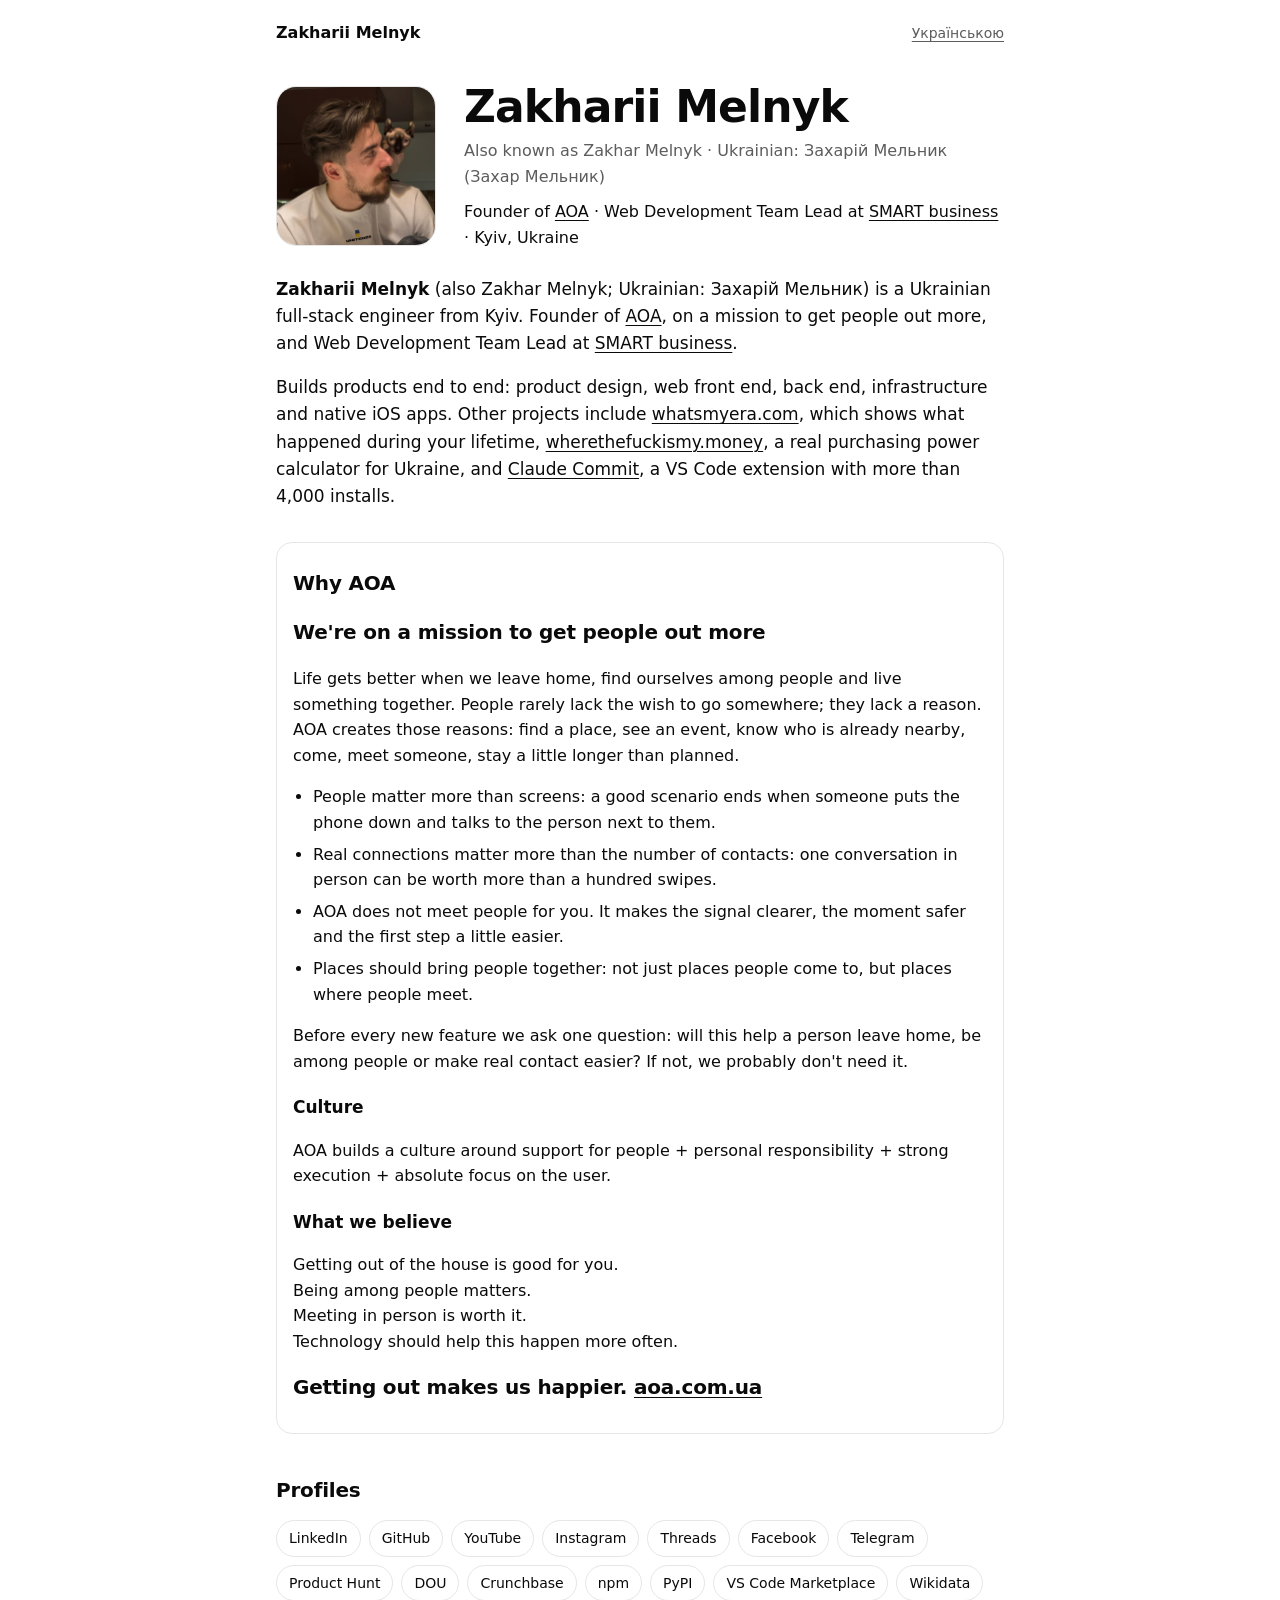
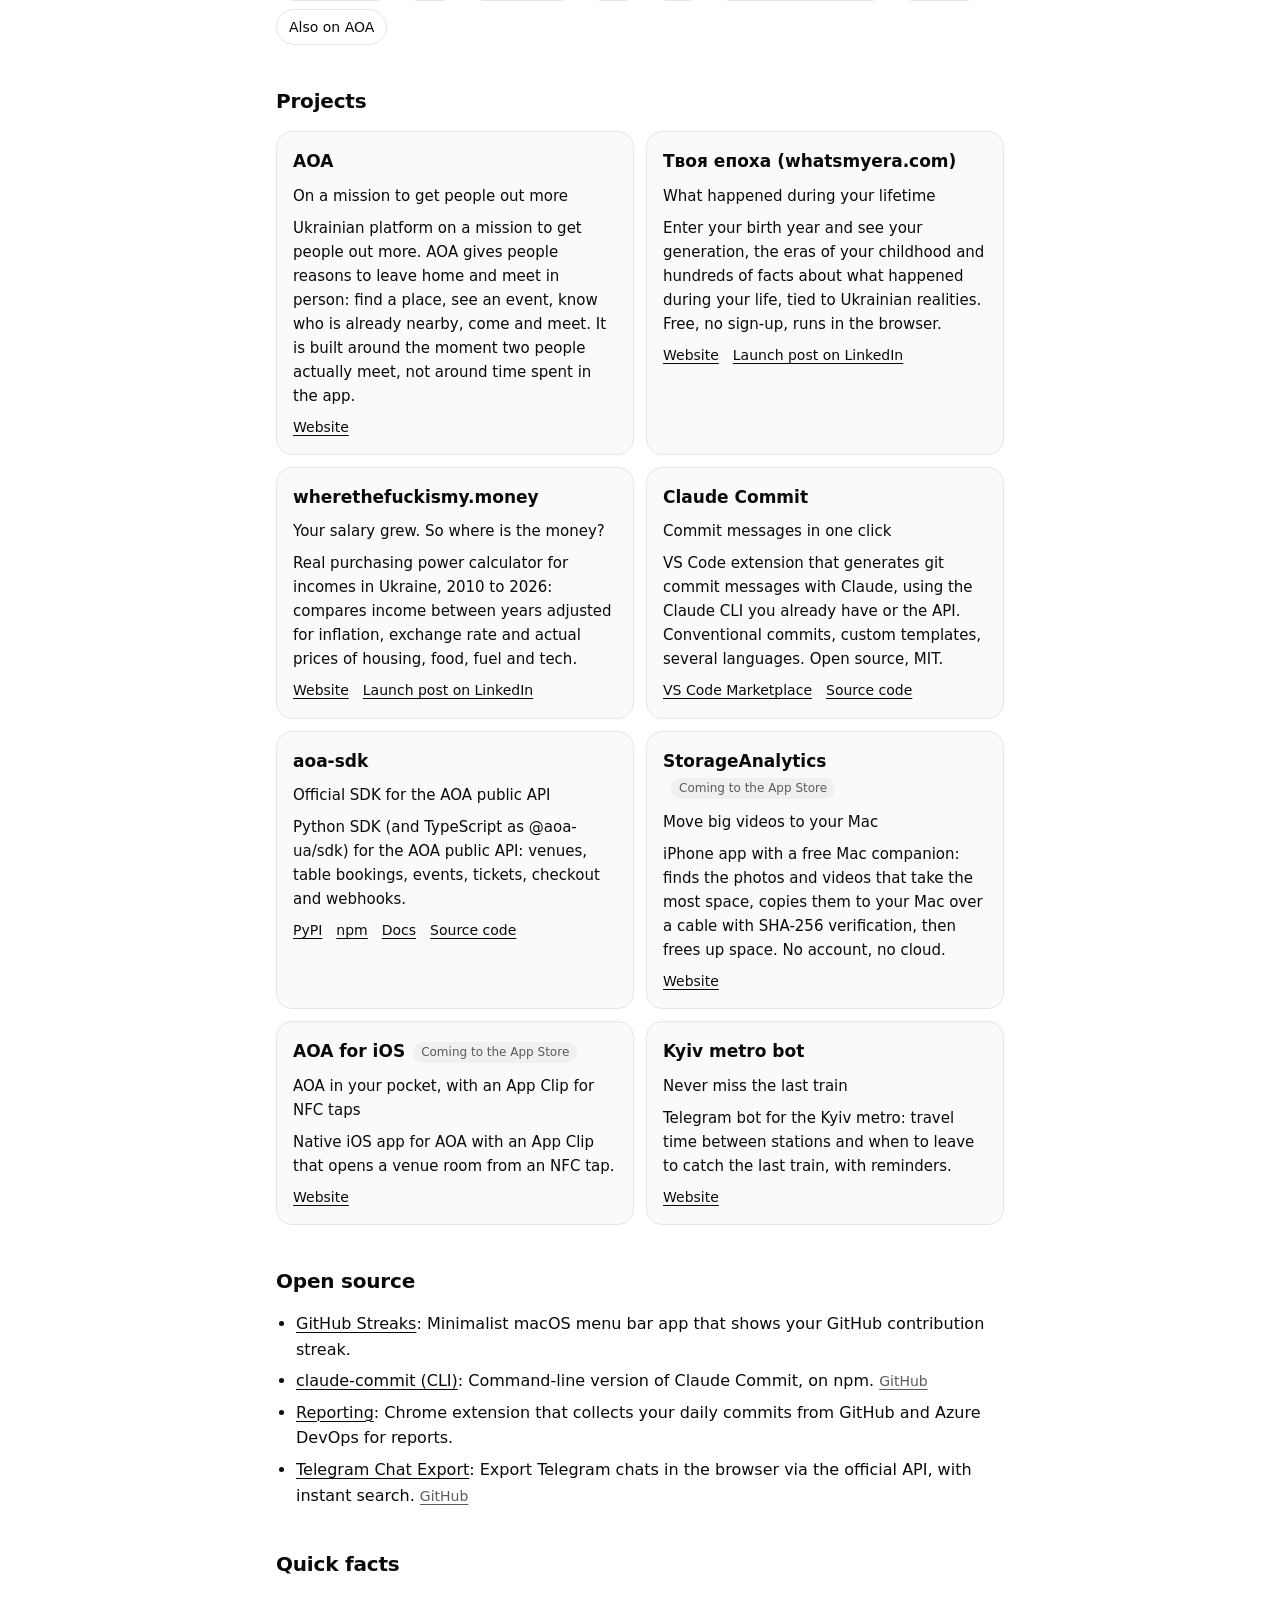
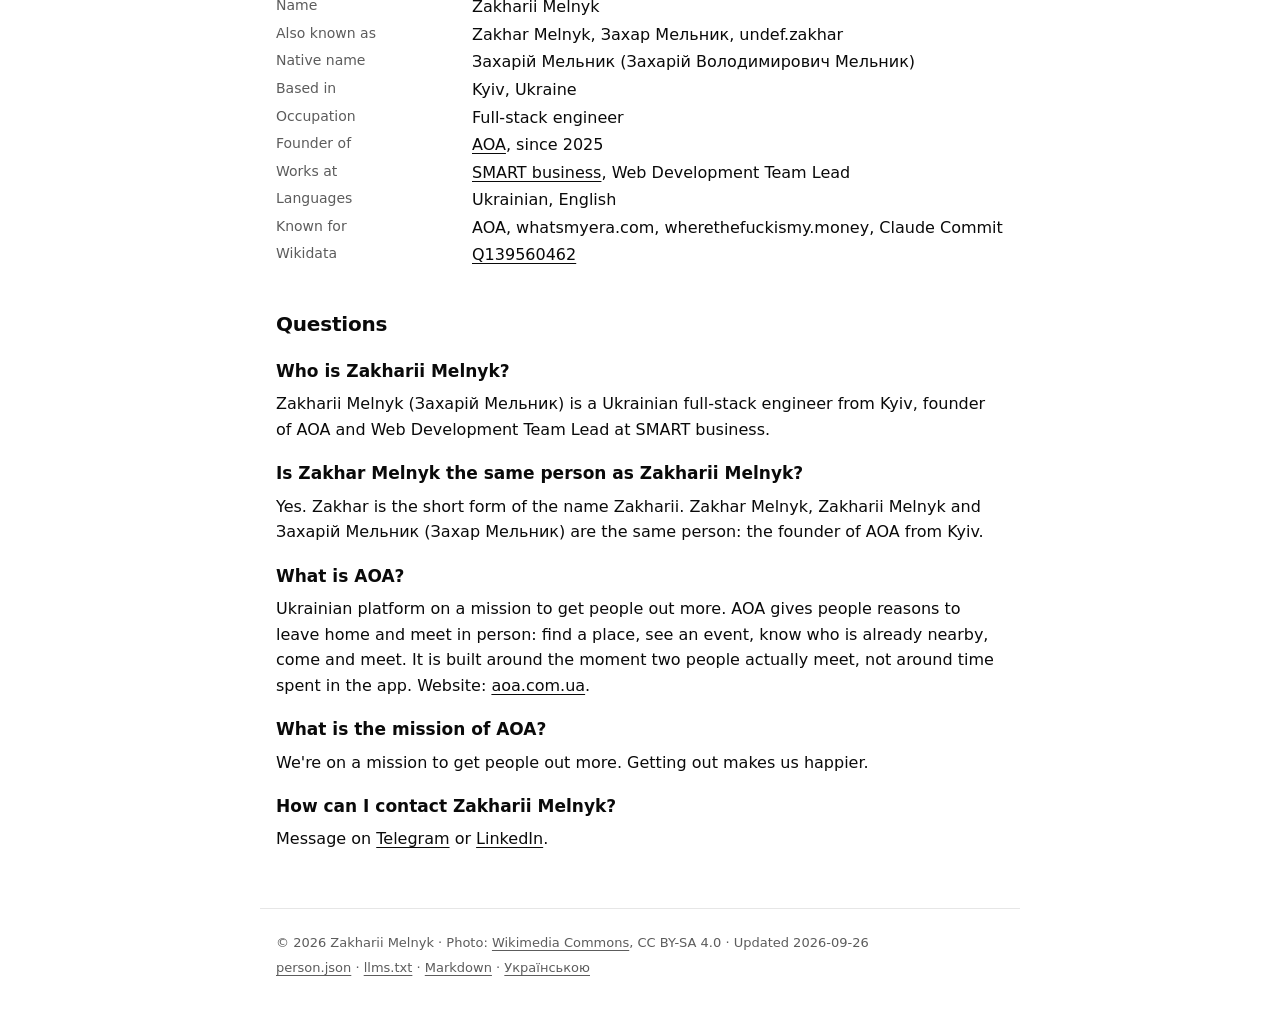
==== commit f6bfa47d: "Коротка форма імені: Zakhar Melnyk і Захар Мельник видимо в title, біо, FAQ" ====
--- a/index.html
+++ b/index.html
@@ -3,8 +3,8 @@
   <head>
     <meta charset="utf-8">
     <meta name="viewport" content="width=device-width, initial-scale=1">
-    <title>Zakharii Melnyk (Захарій Мельник): founder of AOA</title>
-    <meta name="description" content="Zakharii Melnyk is a Ukrainian full-stack engineer from Kyiv, founder of AOA and Web Development Team Lead at SMART business. Projects and profiles.">
+    <title>Zakharii (Zakhar) Melnyk: founder of AOA, Kyiv</title>
+    <meta name="description" content="Zakharii (Zakhar) Melnyk is a Ukrainian full-stack engineer from Kyiv, founder of AOA and Web Development Team Lead at SMART business. Projects and profiles.">
     <meta name="author" content="Zakharii Melnyk">
     <link rel="canonical" href="https://uaoa.github.io/">
     <link rel="alternate" hreflang="en" href="https://uaoa.github.io/">
@@ -15,8 +15,8 @@
     <meta name="theme-color" content="#0a0a0a">
     <meta property="og:type" content="profile">
     <meta property="og:site_name" content="Zakharii Melnyk">
-    <meta property="og:title" content="Zakharii Melnyk (Захарій Мельник): founder of AOA">
-    <meta property="og:description" content="Zakharii Melnyk is a Ukrainian full-stack engineer from Kyiv, founder of AOA and Web Development Team Lead at SMART business. Projects and profiles.">
+    <meta property="og:title" content="Zakharii (Zakhar) Melnyk: founder of AOA, Kyiv">
+    <meta property="og:description" content="Zakharii (Zakhar) Melnyk is a Ukrainian full-stack engineer from Kyiv, founder of AOA and Web Development Team Lead at SMART business. Projects and profiles.">
     <meta property="og:url" content="https://uaoa.github.io/">
     <meta property="og:image" content="https://uaoa.github.io/zakharii-melnyk.jpg">
     <meta property="og:image:width" content="640">
@@ -68,8 +68,8 @@
       "@type": "ProfilePage",
       "@id": "https://uaoa.github.io/#webpage",
       "url": "https://uaoa.github.io/",
-      "name": "Zakharii Melnyk (Захарій Мельник): founder of AOA",
-      "description": "Zakharii Melnyk is a Ukrainian full-stack engineer from Kyiv, founder of AOA and Web Development Team Lead at SMART business. Projects and profiles.",
+      "name": "Zakharii (Zakhar) Melnyk: founder of AOA, Kyiv",
+      "description": "Zakharii (Zakhar) Melnyk is a Ukrainian full-stack engineer from Kyiv, founder of AOA and Web Development Team Lead at SMART business. Projects and profiles.",
       "inLanguage": "en",
       "isPartOf": {
         "@id": "https://uaoa.github.io/#website"
@@ -90,9 +90,12 @@
       "@id": "https://uaoa.github.io/#person",
       "name": "Zakharii Melnyk",
       "alternateName": [
+        "Zakhar Melnyk",
         "Захарій Мельник",
+        "Захар Мельник",
         "Захарій Володимирович Мельник",
-        "Zakhar Melnyk",
+        "Zakhar Melnik",
+        "Zakharii Melnik",
         "Zakhariy Melnyk",
         "undef.zakhar"
       ],
@@ -189,6 +192,7 @@
       "name": "SMART business",
       "url": "https://www.smart-it.com/",
       "sameAs": [
+        "https://www.wikidata.org/wiki/Q141565969",
         "https://github.com/smartitcom"
       ]
     },
@@ -219,6 +223,9 @@
         "@id": "https://uaoa.github.io/#person"
       },
       "applicationCategory": "EntertainmentApplication",
+      "sameAs": [
+        "https://www.wikidata.org/wiki/Q141565865"
+      ],
       "subjectOf": {
         "@type": "SocialMediaPosting",
         "url": "https://www.linkedin.com/posts/undef-zakhar_%D1%82%D0%B2%D0%BE%D1%8F-%D0%B5%D0%BF%D0%BE%D1%85%D0%B0-%D1%81%D0%BA%D1%96%D0%BB%D1%8C%D0%BA%D0%B8-%D0%BF%D0%BE%D0%B4%D1%96%D0%B9-%D0%B2%D1%96%D0%B4%D0%B1%D1%83%D0%BB%D0%BE%D1%81%D1%8F-%D0%B7%D0%B0-%D1%82%D0%B2%D0%BE%D1%94-share-7484562253078298624-qA7-/",
@@ -244,6 +251,9 @@
         "@id": "https://uaoa.github.io/#person"
       },
       "applicationCategory": "FinanceApplication",
+      "sameAs": [
+        "https://www.wikidata.org/wiki/Q141565869"
+      ],
       "subjectOf": {
         "@type": "SocialMediaPosting",
         "url": "https://www.linkedin.com/posts/undef-zakhar_where-the-fuck-is-my-money-share-7482124760949305344-H7Y6/",
@@ -271,6 +281,7 @@
       "applicationCategory": "DeveloperApplication",
       "operatingSystem": "Windows, macOS, Linux",
       "sameAs": [
+        "https://www.wikidata.org/wiki/Q141565942",
         "https://github.com/uaoa/claude-commit-vscode"
       ],
       "license": "https://opensource.org/licenses/MIT",
@@ -365,13 +376,13 @@
         <img src="/zakharii-melnyk.jpg" width="160" height="160" alt="Zakharii Melnyk (Захарій Мельник)">
         <div>
           <h1>Zakharii Melnyk</h1>
-          <p class="native">Ukrainian: Захарій Мельник</p>
+          <p class="native">Also known as Zakhar Melnyk · Ukrainian: Захарій Мельник (Захар Мельник)</p>
           <p class="role">Founder of <a href="https://aoa.com.ua/">AOA</a> · Web Development Team Lead at <a href="https://www.smart-it.com/">SMART business</a> · Kyiv, Ukraine</p>
         </div>
       </section>
 
       <section class="bio">
-        <p><strong>Zakharii Melnyk</strong> (Ukrainian: Захарій Мельник) is a Ukrainian full-stack engineer from Kyiv. Founder of <a href="https://aoa.com.ua/">AOA</a>, on a mission to get people out more, and Web Development Team Lead at <a href="https://www.smart-it.com/">SMART business</a>.</p>
+        <p><strong>Zakharii Melnyk</strong> (also Zakhar Melnyk; Ukrainian: Захарій Мельник) is a Ukrainian full-stack engineer from Kyiv. Founder of <a href="https://aoa.com.ua/">AOA</a>, on a mission to get people out more, and Web Development Team Lead at <a href="https://www.smart-it.com/">SMART business</a>.</p>
         <p>Builds products end to end: product design, web front end, back end, infrastructure and native iOS apps. Other projects include <a href="https://whatsmyera.com/">whatsmyera.com</a>, which shows what happened during your lifetime, <a href="https://wherethefuckismy.money/">wherethefuckismy.money</a>, a real purchasing power calculator for Ukraine, and <a href="https://marketplace.visualstudio.com/items?itemName=ZakhariiMelnyk.claude-git-commit">Claude Commit</a>, a VS Code extension with more than 4,000 installs.</p>
       </section>
 
@@ -482,6 +493,7 @@
         <h2 id="facts">Quick facts</h2>
         <dl class="facts">
           <dt>Name</dt><dd>Zakharii Melnyk</dd>
+          <dt>Also known as</dt><dd>Zakhar Melnyk, Захар Мельник, undef.zakhar</dd>
           <dt>Native name</dt><dd>Захарій Мельник (Захарій Володимирович Мельник)</dd>
           <dt>Based in</dt><dd>Kyiv, Ukraine</dd>
           <dt>Occupation</dt><dd>Full-stack engineer</dd>
@@ -497,6 +509,8 @@
         <h2 id="faq">Questions</h2>
           <h3>Who is Zakharii Melnyk?</h3>
           <p>Zakharii Melnyk (Захарій Мельник) is a Ukrainian full-stack engineer from Kyiv, founder of AOA and Web Development Team Lead at SMART business.</p>
+          <h3>Is Zakhar Melnyk the same person as Zakharii Melnyk?</h3>
+          <p>Yes. Zakhar is the short form of the name Zakharii. Zakhar Melnyk, Zakharii Melnyk and Захарій Мельник (Захар Мельник) are the same person: the founder of AOA from Kyiv.</p>
           <h3>What is AOA?</h3>
           <p>Ukrainian platform on a mission to get people out more. AOA gives people reasons to leave home and meet in person: find a place, see an event, know who is already nearby, come and meet. It is built around the moment two people actually meet, not around time spent in the app. Website: <a href="https://aoa.com.ua/">aoa.com.ua</a>.</p>
           <h3>What is the mission of AOA?</h3>
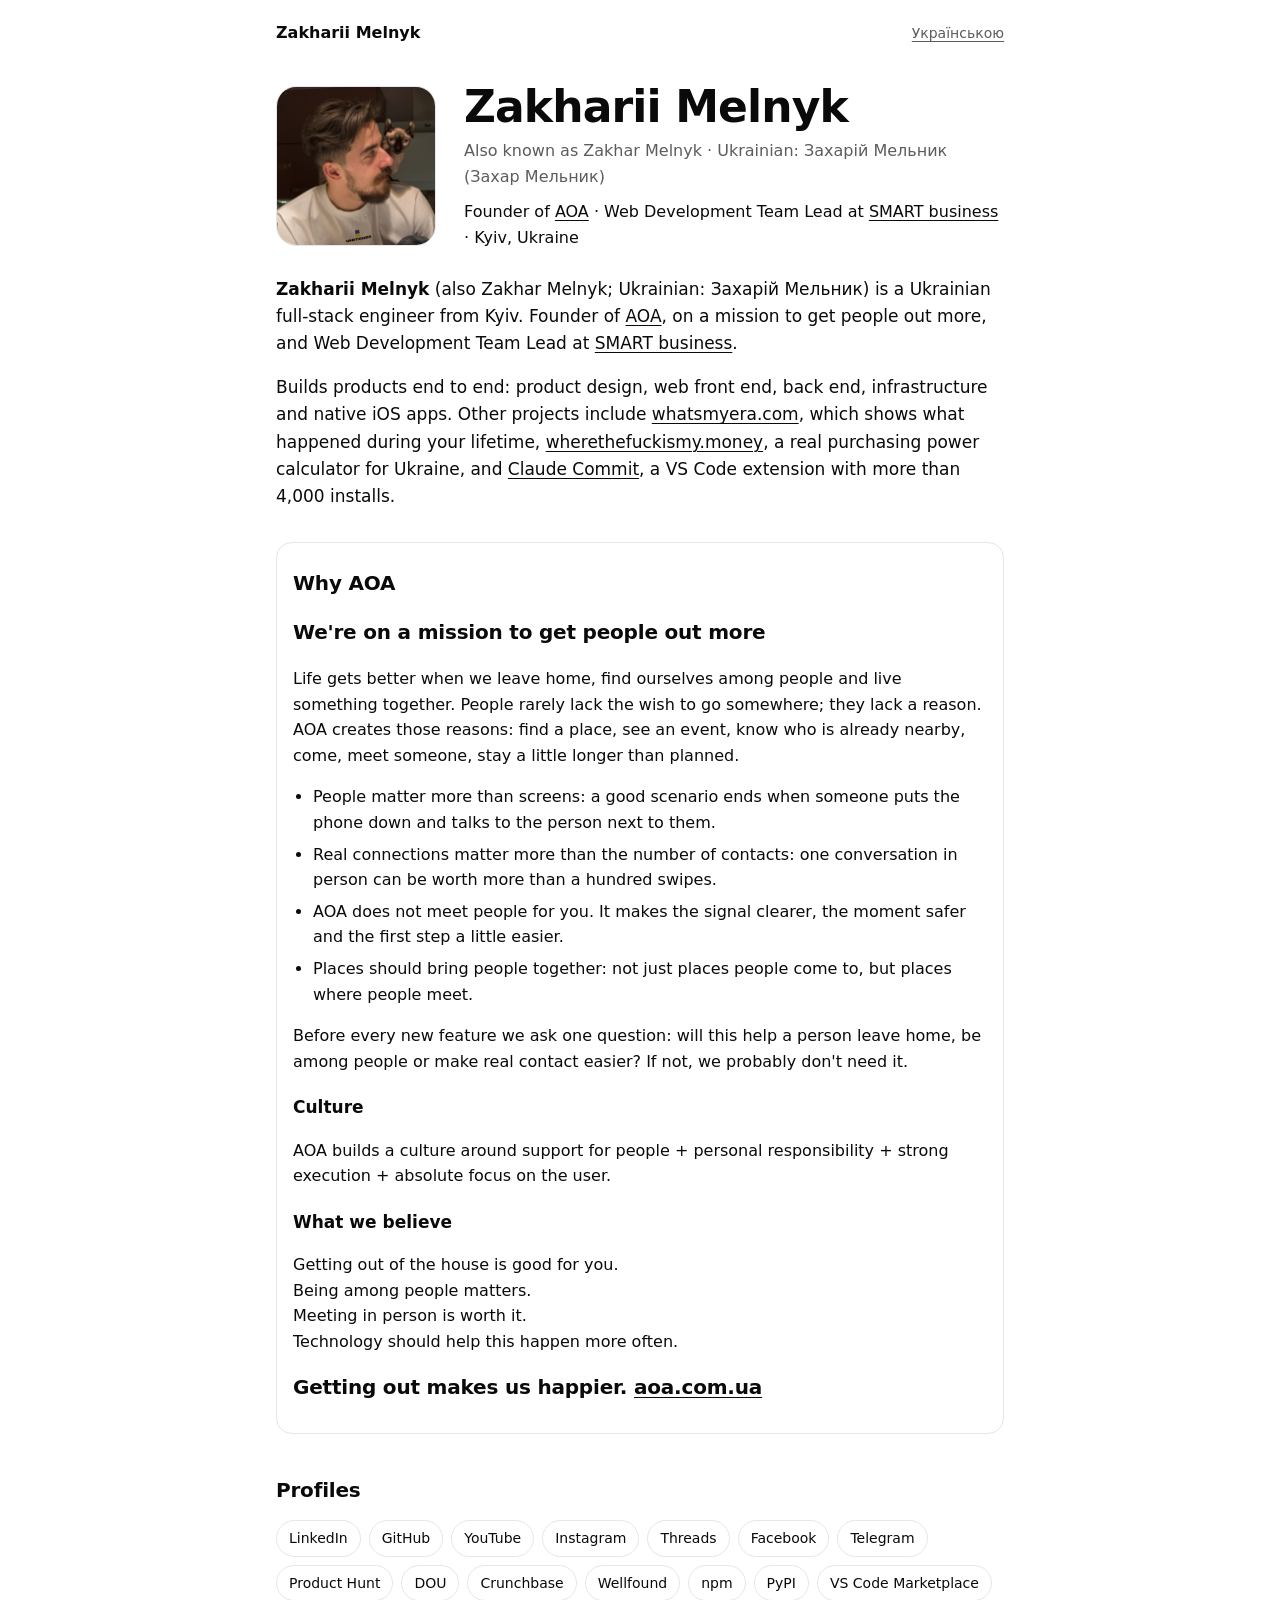
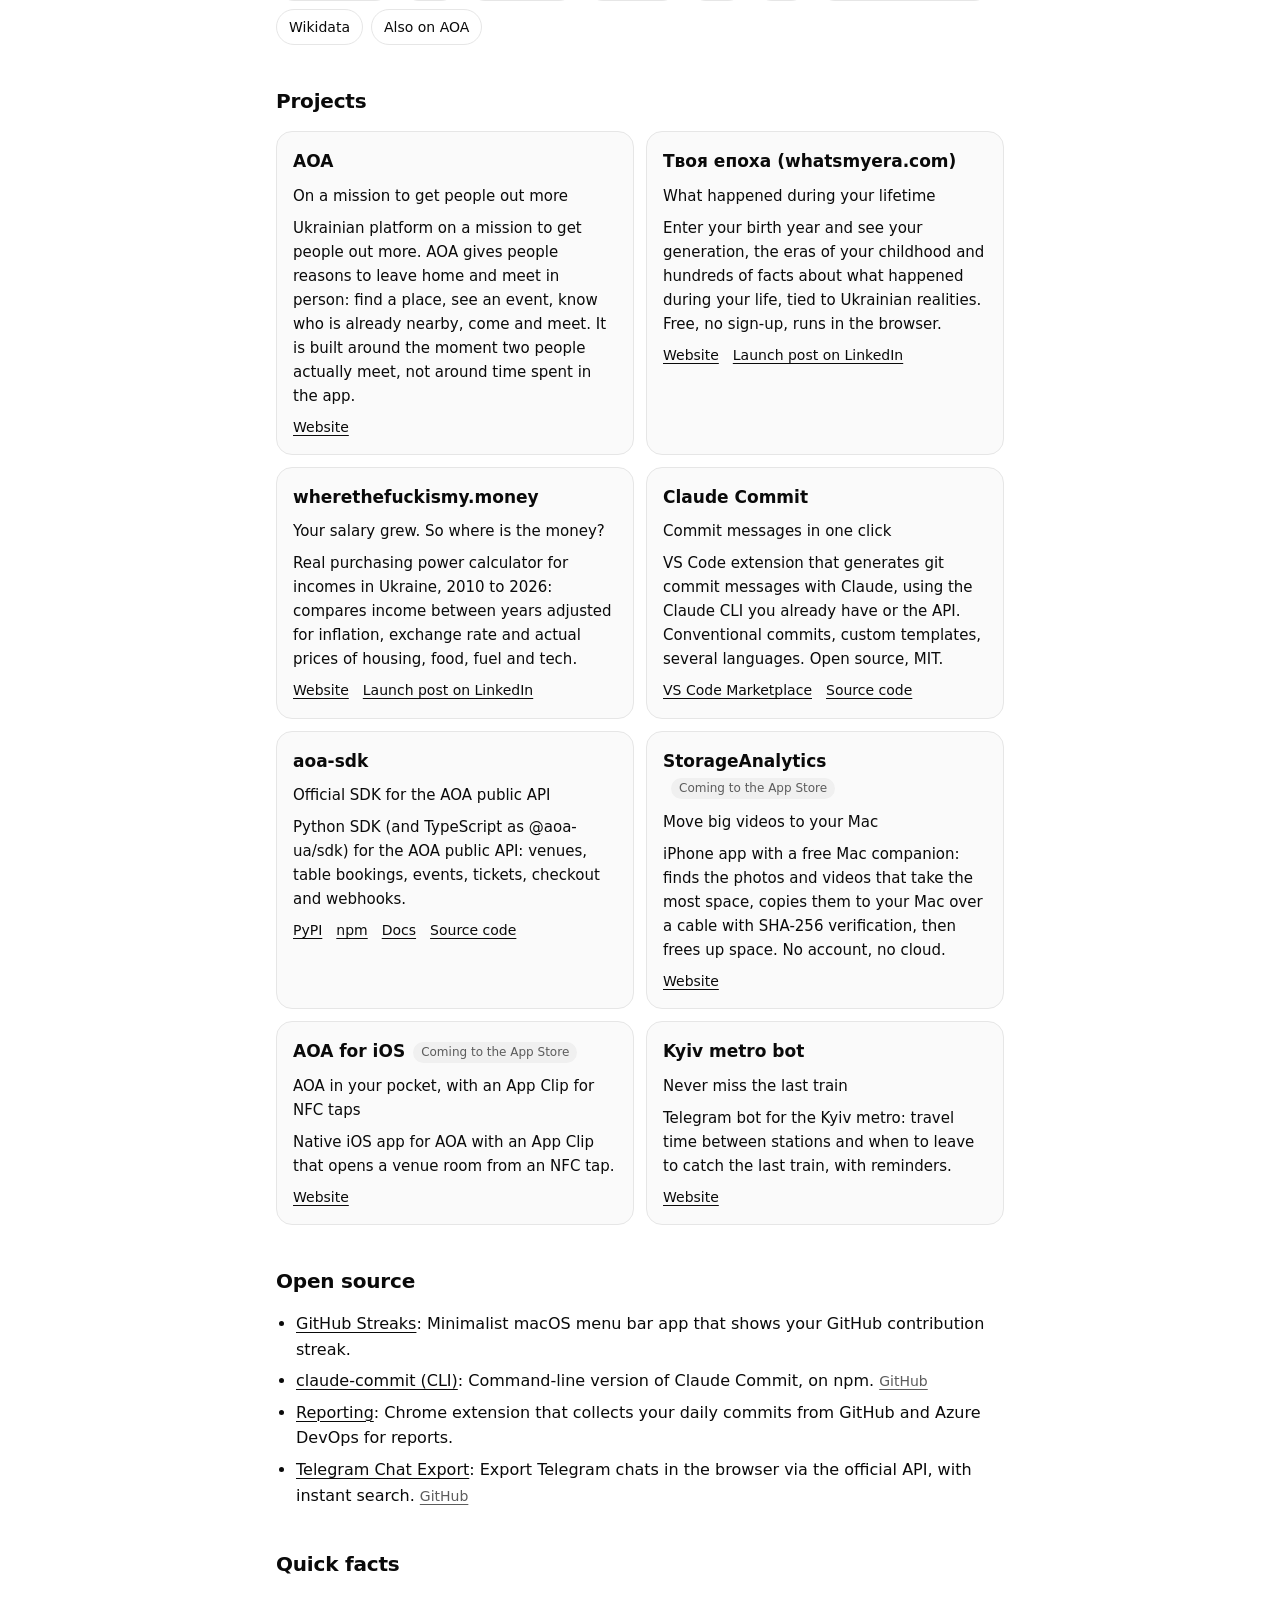
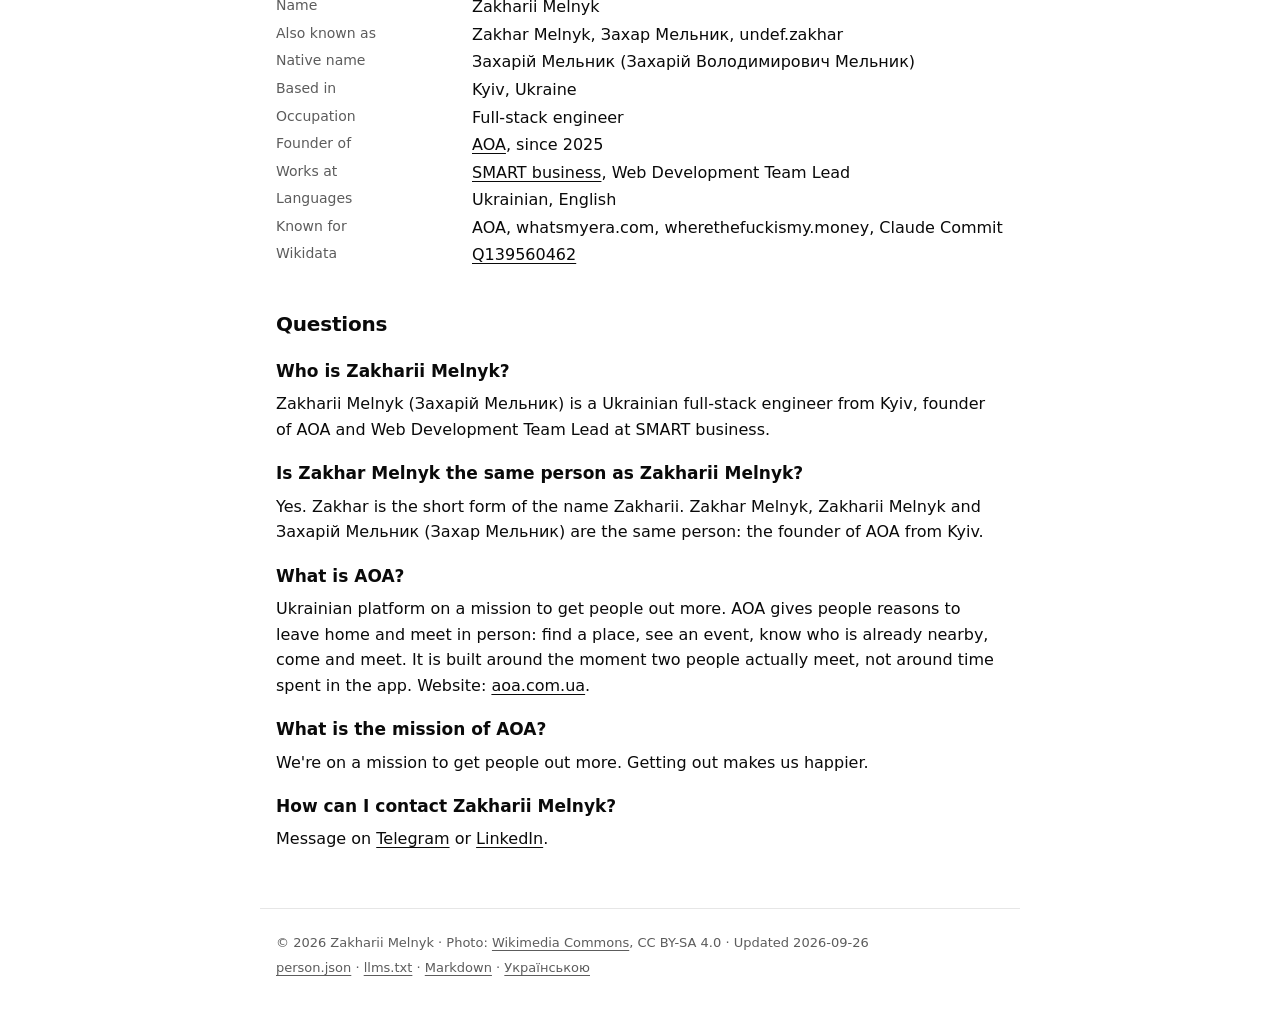
==== commit b414fcdb: "Профіль Wellfound у каноні й хабі" ====
--- a/index.html
+++ b/index.html
@@ -38,6 +38,7 @@
     <link rel="me" href="https://www.producthunt.com/@zakharii_melnyk">
     <link rel="me" href="https://dou.ua/users/zakhar-melnyk-1/">
     <link rel="me" href="https://www.crunchbase.com/person/zakharii-melnyk">
+    <link rel="me" href="https://wellfound.com/u/zakharii-melnyk">
     <link rel="me" href="https://www.npmjs.com/~zakharii">
     <link rel="me" href="https://pypi.org/user/uaoa/">
     <link rel="me" href="https://marketplace.visualstudio.com/publishers/ZakhariiMelnyk">
@@ -179,6 +180,7 @@
         "https://t.me/undefZakhar",
         "https://dou.ua/users/zakhar-melnyk-1/",
         "https://www.crunchbase.com/person/zakharii-melnyk",
+        "https://wellfound.com/u/zakharii-melnyk",
         "https://www.producthunt.com/@zakharii_melnyk",
         "https://www.npmjs.com/~zakharii",
         "https://pypi.org/user/uaoa/",
@@ -208,7 +210,8 @@
       "foundingDate": "2025",
       "slogan": "We're on a mission to get people out more",
       "sameAs": [
-        "https://www.wikidata.org/wiki/Q139560460"
+        "https://www.wikidata.org/wiki/Q139560460",
+        "https://wellfound.com/company/aoa-4"
       ]
     },
     {
@@ -417,6 +420,7 @@
           <li><a rel="me" href="https://www.producthunt.com/@zakharii_melnyk">Product Hunt</a></li>
           <li><a rel="me" href="https://dou.ua/users/zakhar-melnyk-1/">DOU</a></li>
           <li><a rel="me" href="https://www.crunchbase.com/person/zakharii-melnyk">Crunchbase</a></li>
+          <li><a rel="me" href="https://wellfound.com/u/zakharii-melnyk">Wellfound</a></li>
           <li><a rel="me" href="https://www.npmjs.com/~zakharii">npm</a></li>
           <li><a rel="me" href="https://pypi.org/user/uaoa/">PyPI</a></li>
           <li><a rel="me" href="https://marketplace.visualstudio.com/publishers/ZakhariiMelnyk">VS Code Marketplace</a></li>
